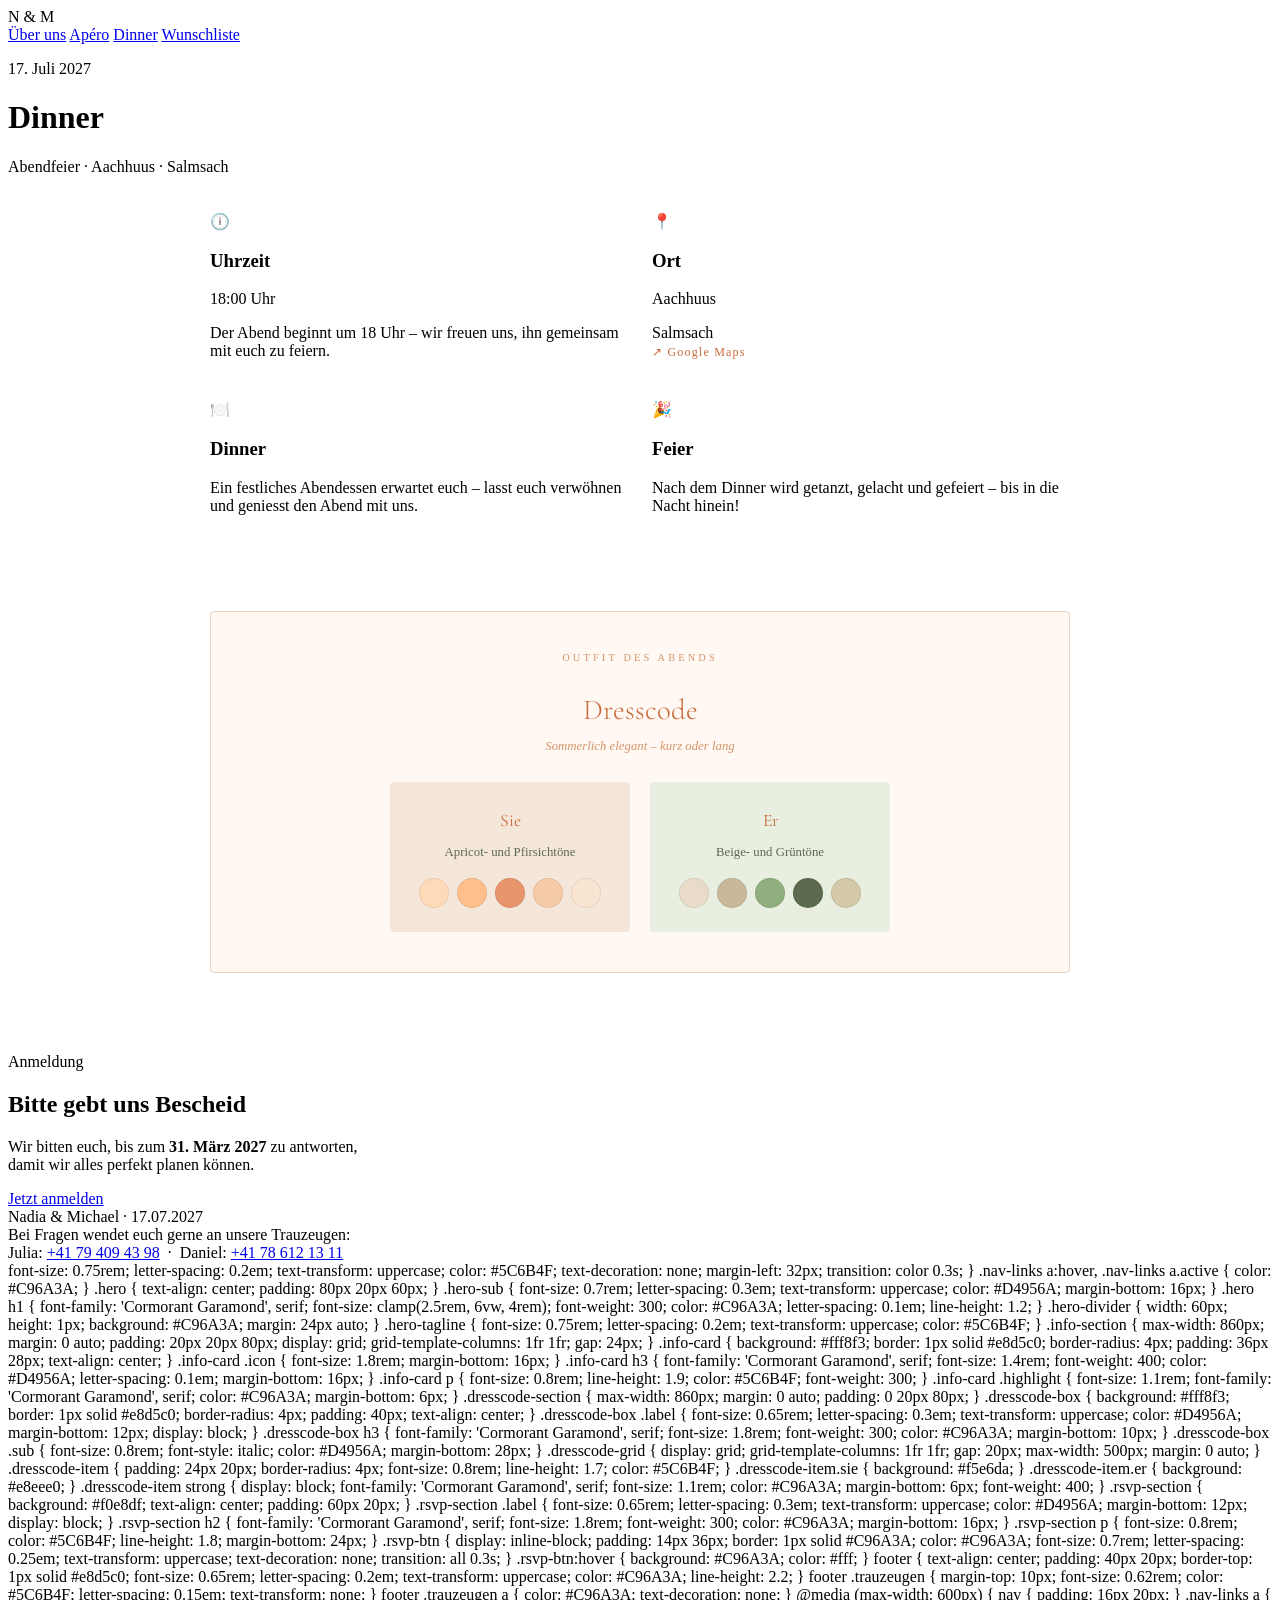
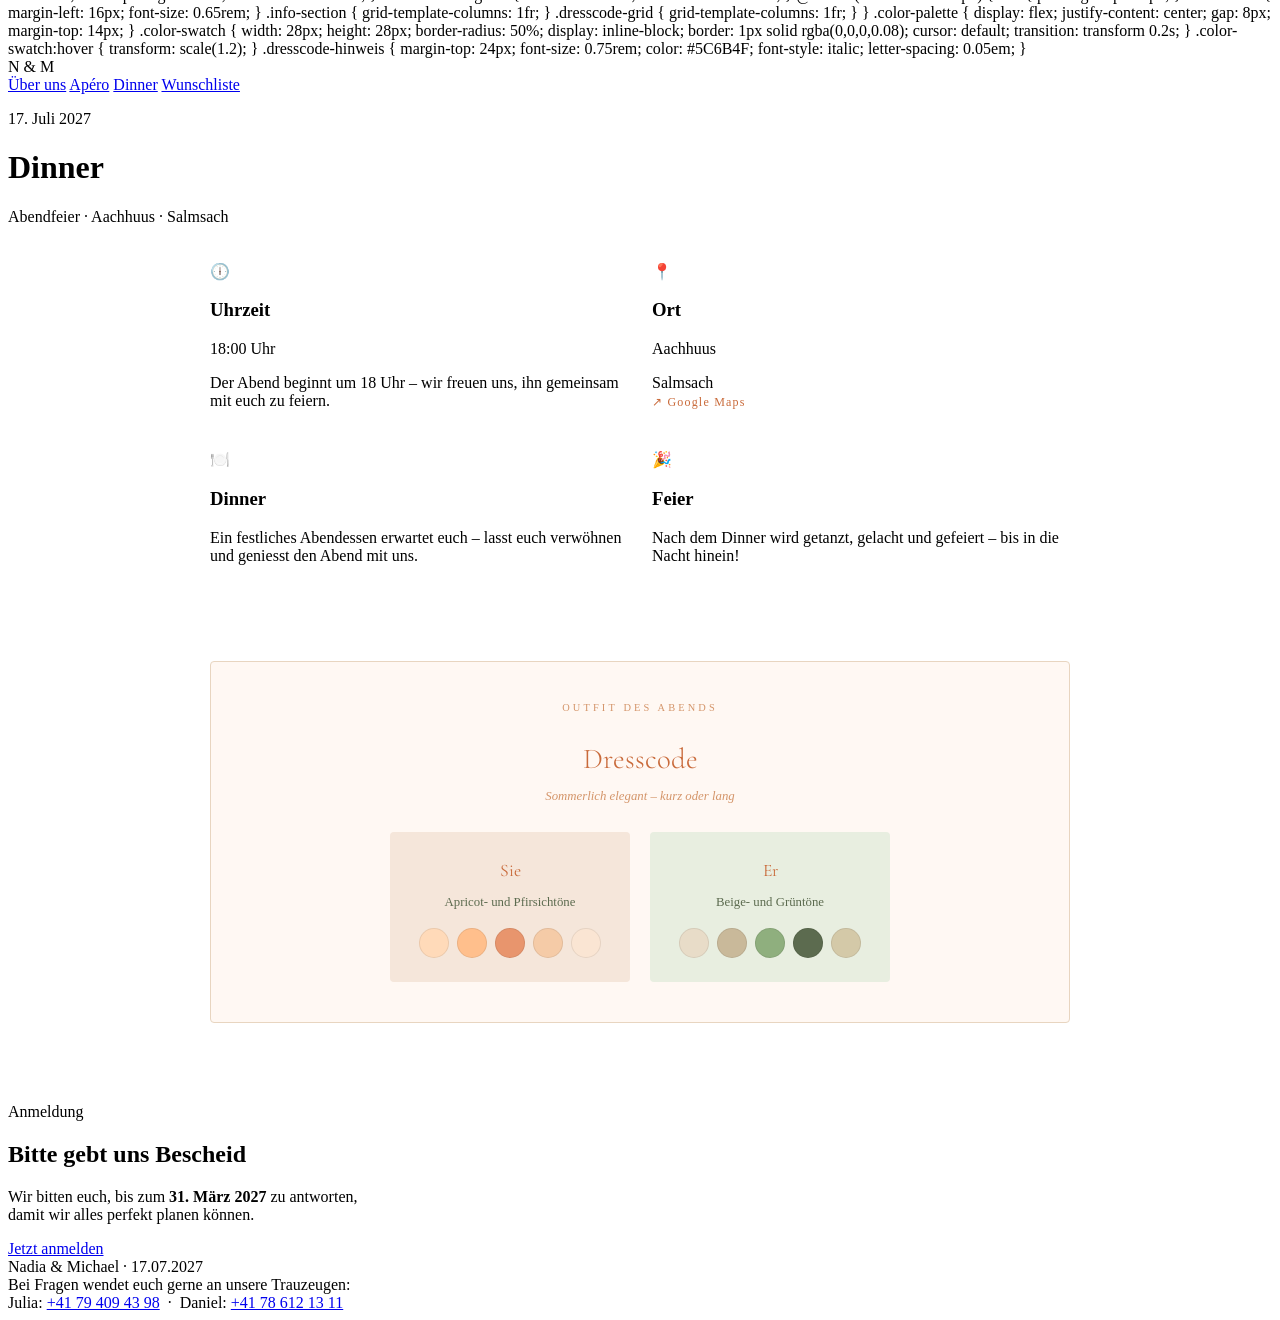
==== dinner.html @ 1effedc6 "Update dinner.html" ====
<!DOCTYPE html>
<html lang="de">
<head>
  <meta charset="UTF-8" />
  <meta name="viewport" content="width=device-width, initial-scale=1.0"/>
  <title>Nadia & Michael – Dinner</title>
  <link href="https://fonts.googleapis.com/css2?family=Cormorant+Garamond:ital,wght@0,300;0,400;1,300;1,400&family=Montserrat:wght@300;400&display=swap" rel="stylesheet"/>
  <link rel="stylesheet" href="styles.css"/>
  <style>
    .info-section {
      max-width: 860px;
      margin: 0 auto;
      padding: 20px 20px 80px;
      display: grid;
      grid-template-columns: 1fr 1fr;
      gap: 24px;
    }

    /* DRESSCODE */
    .dresscode-section {
      max-width: 860px;
      margin: 0 auto;
      padding: 0 20px 80px;
    }

    .dresscode-box {
      background: #fff8f3;
      border: 1px solid #e8d5c0;
      border-radius: 4px;
      padding: 40px;
      text-align: center;
    }

    .dresscode-box .label {
      font-size: 0.65rem;
      letter-spacing: 0.3em;
      text-transform: uppercase;
      color: #D4956A;
      margin-bottom: 12px;
      display: block;
    }

    .dresscode-box h3 {
      font-family: 'Cormorant Garamond', serif;
      font-size: 1.8rem;
      font-weight: 300;
      color: #C96A3A;
      margin-bottom: 10px;
    }

    .dresscode-box .sub {
      font-size: 0.8rem;
      font-style: italic;
      color: #D4956A;
      margin-bottom: 28px;
    }

    .dresscode-grid {
      display: grid;
      grid-template-columns: 1fr 1fr;
      gap: 20px;
      max-width: 500px;
      margin: 0 auto;
    }

    .dresscode-item {
      padding: 24px 20px;
      border-radius: 4px;
      font-size: 0.8rem;
      line-height: 1.7;
      color: #5C6B4F;
    }

    .dresscode-item.sie { background: #f5e6da; }
    .dresscode-item.er  { background: #e8eee0; }

    .dresscode-item strong {
      display: block;
      font-family: 'Cormorant Garamond', serif;
      font-size: 1.1rem;
      color: #C96A3A;
      margin-bottom: 6px;
      font-weight: 400;
    }

    .color-palette {
      display: flex;
      justify-content: center;
      gap: 8px;
      margin-top: 14px;
    }

    .color-swatch {
      width: 28px;
      height: 28px;
      border-radius: 50%;
      display: inline-block;
      border: 1px solid rgba(0,0,0,0.08);
      cursor: default;
      transition: transform 0.2s;
    }

    .color-swatch:hover { transform: scale(1.2); }

    @media (max-width: 600px) {
      .info-section   { grid-template-columns: 1fr; }
      .dresscode-grid { grid-template-columns: 1fr; }
    }
  </style>
</head>
<body>

  <nav>
    <div class="nav-logo">N & M</div>
    <div class="nav-links">
      <a href="ueberuns.html"    class="nav-ueber">Über uns</a>
      <a href="apero.html"       class="nav-apero">Apéro</a>
      <a href="dinner.html"      class="nav-dinner active">Dinner</a>
      <a href="wunschliste.html" class="nav-wunsch">Wunschliste</a>
    </div>
  </nav>

  <div class="hero">
    <p class="hero-sub">17. Juli 2027</p>
    <h1>Dinner</h1>
    <div class="hero-divider"></div>
    <p class="hero-tagline">Abendfeier · Aachhuus · Salmsach</p>
  </div>

  <section class="info-section">
    <div class="info-card">
      <div class="icon">🕕</div>
      <h3>Uhrzeit</h3>
      <p class="highlight">18:00 Uhr</p>
      <p>Der Abend beginnt um 18 Uhr – wir freuen uns, ihn gemeinsam mit euch zu feiern.</p>
    </div>
    <div class="info-card">
      <div class="icon">📍</div>
      <h3>Ort</h3>
      <p class="highlight">Aachhuus</p>
      <p>Salmsach<br/>
        <a href="https://maps.app.goo.gl/cbR9bCeGtSdXFEQW9"
           target="_blank"
           style="color:#C96A3A; font-size:0.75rem; letter-spacing:0.1em; text-decoration:none;">
          ↗ Google Maps
        </a>
      </p>
    </div>
    <div class="info-card">
      <div class="icon">🍽️</div>
      <h3>Dinner</h3>
      <p>Ein festliches Abendessen erwartet euch – lasst euch verwöhnen und geniesst den Abend mit uns.</p>
    </div>
    <div class="info-card">
      <div class="icon">🎉</div>
      <h3>Feier</h3>
      <p>Nach dem Dinner wird getanzt, gelacht und gefeiert – bis in die Nacht hinein!</p>
    </div>
  </section>

  <section class="dresscode-section">
    <div class="dresscode-box">
      <span class="label">Outfit des Abends</span>
      <h3>Dresscode</h3>
      <p class="sub">Sommerlich elegant – kurz oder lang</p>
      <div class="dresscode-grid">
        <div class="dresscode-item sie">
          <strong>Sie</strong>
          Apricot- und Pfirsichtöne
          <div class="color-palette">
            <span class="color-swatch" style="background:#FFDAB9;" title="Peach"></span>
            <span class="color-swatch" style="background:#FFBF8C;" title="Apricot"></span>
            <span class="color-swatch" style="background:#E8956D;" title="Terracotta"></span>
            <span class="color-swatch" style="background:#F5CBA7;" title="Blush"></span>
            <span class="color-swatch" style="background:#FAE5D3;" title="Nude"></span>
          </div>
        </div>
        <div class="dresscode-item er">
          <strong>Er</strong>
          Beige- und Grüntöne
          <div class="color-palette">
            <span class="color-swatch" style="background:#E8DCC8;" title="Sand"></span>
            <span class="color-swatch" style="background:#C9B99A;" title="Beige"></span>
            <span class="color-swatch" style="background:#8FAF7E;" title="Salbei"></span>
            <span class="color-swatch" style="background:#5C6B4F;" title="Waldgrün"></span>
            <span class="color-swatch" style="background:#D4C9A8;" title="Khaki"></span>
          </div>
        </div>
      </div>
    </div>
  </section>

  <section class="rsvp-section">
    <span class="label">Anmeldung</span>
    <h2>Bitte gebt uns Bescheid</h2>
    <p>Wir bitten euch, bis zum <strong>31. März 2027</strong> zu antworten,<br/>damit wir alles perfekt planen können.</p>
    <a href="https://nadiaundmichael.ch" class="rsvp-btn">Jetzt anmelden</a>
  </section>

  <footer>
    Nadia &amp; Michael · 17.07.2027
    <div class="trauzeugen">
      Bei Fragen wendet euch gerne an unsere Trauzeugen:<br/>
      Julia: <a href="tel:+41794094398">+41 79 409 43 98</a>
      &nbsp;·&nbsp;
      Daniel: <a href="tel:+41786121311">+41 78 612 13 11</a>
    </div>
  </footer>

  <script src="guest.js"></script>

</body>
</html>      font-size: 0.75rem;
      letter-spacing: 0.2em;
      text-transform: uppercase;
      color: #5C6B4F;
      text-decoration: none;
      margin-left: 32px;
      transition: color 0.3s;
    }

    .nav-links a:hover,
    .nav-links a.active { color: #C96A3A; }

    .hero {
      text-align: center;
      padding: 80px 20px 60px;
    }

    .hero-sub {
      font-size: 0.7rem;
      letter-spacing: 0.3em;
      text-transform: uppercase;
      color: #D4956A;
      margin-bottom: 16px;
    }

    .hero h1 {
      font-family: 'Cormorant Garamond', serif;
      font-size: clamp(2.5rem, 6vw, 4rem);
      font-weight: 300;
      color: #C96A3A;
      letter-spacing: 0.1em;
      line-height: 1.2;
    }

    .hero-divider {
      width: 60px;
      height: 1px;
      background: #C96A3A;
      margin: 24px auto;
    }

    .hero-tagline {
      font-size: 0.75rem;
      letter-spacing: 0.2em;
      text-transform: uppercase;
      color: #5C6B4F;
    }

    .info-section {
      max-width: 860px;
      margin: 0 auto;
      padding: 20px 20px 80px;
      display: grid;
      grid-template-columns: 1fr 1fr;
      gap: 24px;
    }

    .info-card {
      background: #fff8f3;
      border: 1px solid #e8d5c0;
      border-radius: 4px;
      padding: 36px 28px;
      text-align: center;
    }

    .info-card .icon {
      font-size: 1.8rem;
      margin-bottom: 16px;
    }

    .info-card h3 {
      font-family: 'Cormorant Garamond', serif;
      font-size: 1.4rem;
      font-weight: 400;
      color: #D4956A;
      letter-spacing: 0.1em;
      margin-bottom: 16px;
    }

    .info-card p {
      font-size: 0.8rem;
      line-height: 1.9;
      color: #5C6B4F;
      font-weight: 300;
    }

    .info-card .highlight {
      font-size: 1.1rem;
      font-family: 'Cormorant Garamond', serif;
      color: #C96A3A;
      margin-bottom: 6px;
    }

    .dresscode-section {
      max-width: 860px;
      margin: 0 auto;
      padding: 0 20px 80px;
    }

    .dresscode-box {
      background: #fff8f3;
      border: 1px solid #e8d5c0;
      border-radius: 4px;
      padding: 40px;
      text-align: center;
    }

    .dresscode-box .label {
      font-size: 0.65rem;
      letter-spacing: 0.3em;
      text-transform: uppercase;
      color: #D4956A;
      margin-bottom: 12px;
      display: block;
    }

    .dresscode-box h3 {
      font-family: 'Cormorant Garamond', serif;
      font-size: 1.8rem;
      font-weight: 300;
      color: #C96A3A;
      margin-bottom: 10px;
    }

    .dresscode-box .sub {
      font-size: 0.8rem;
      font-style: italic;
      color: #D4956A;
      margin-bottom: 28px;
    }

    .dresscode-grid {
      display: grid;
      grid-template-columns: 1fr 1fr;
      gap: 20px;
      max-width: 500px;
      margin: 0 auto;
    }

    .dresscode-item {
      padding: 24px 20px;
      border-radius: 4px;
      font-size: 0.8rem;
      line-height: 1.7;
      color: #5C6B4F;
    }

    .dresscode-item.sie { background: #f5e6da; }
    .dresscode-item.er  { background: #e8eee0; }

    .dresscode-item strong {
      display: block;
      font-family: 'Cormorant Garamond', serif;
      font-size: 1.1rem;
      color: #C96A3A;
      margin-bottom: 6px;
      font-weight: 400;
    }

    .rsvp-section {
      background: #f0e8df;
      text-align: center;
      padding: 60px 20px;
    }

    .rsvp-section .label {
      font-size: 0.65rem;
      letter-spacing: 0.3em;
      text-transform: uppercase;
      color: #D4956A;
      margin-bottom: 12px;
      display: block;
    }

    .rsvp-section h2 {
      font-family: 'Cormorant Garamond', serif;
      font-size: 1.8rem;
      font-weight: 300;
      color: #C96A3A;
      margin-bottom: 16px;
    }

    .rsvp-section p {
      font-size: 0.8rem;
      color: #5C6B4F;
      line-height: 1.8;
      margin-bottom: 24px;
    }

    .rsvp-btn {
      display: inline-block;
      padding: 14px 36px;
      border: 1px solid #C96A3A;
      color: #C96A3A;
      font-size: 0.7rem;
      letter-spacing: 0.25em;
      text-transform: uppercase;
      text-decoration: none;
      transition: all 0.3s;
    }

    .rsvp-btn:hover {
      background: #C96A3A;
      color: #fff;
    }

    footer {
      text-align: center;
      padding: 40px 20px;
      border-top: 1px solid #e8d5c0;
      font-size: 0.65rem;
      letter-spacing: 0.2em;
      text-transform: uppercase;
      color: #C96A3A;
      line-height: 2.2;
    }

    footer .trauzeugen {
      margin-top: 10px;
      font-size: 0.62rem;
      color: #5C6B4F;
      letter-spacing: 0.15em;
      text-transform: none;
    }

    footer .trauzeugen a {
      color: #C96A3A;
      text-decoration: none;
    }

    @media (max-width: 600px) {
      nav { padding: 16px 20px; }
      .nav-links a { margin-left: 16px; font-size: 0.65rem; }
      .info-section { grid-template-columns: 1fr; }
      .dresscode-grid { grid-template-columns: 1fr; }
    }

    .color-palette {
  display: flex;
  justify-content: center;
  gap: 8px;
  margin-top: 14px;
}

.color-swatch {
  width: 28px;
  height: 28px;
  border-radius: 50%;
  display: inline-block;
  border: 1px solid rgba(0,0,0,0.08);
  cursor: default;
  transition: transform 0.2s;
}

.color-swatch:hover {
  transform: scale(1.2);
}

.dresscode-hinweis {
  margin-top: 24px;
  font-size: 0.75rem;
  color: #5C6B4F;
  font-style: italic;
  letter-spacing: 0.05em;
}
    
  </style>
</head>
<body>

  <nav>
    <div class="nav-logo">N & M</div>
    <div class="nav-links">
      <a href="ueberuns.html">Über uns</a>
      <a href="apero.html">Apéro</a>
      <a href="dinner.html" class="active">Dinner</a>
      <a href="wunschliste.html">Wunschliste</a>
    </div>
  </nav>

  <div class="hero">
    <p class="hero-sub">17. Juli 2027</p>
    <h1>Dinner</h1>
    <div class="hero-divider"></div>
    <p class="hero-tagline">Abendfeier · Aachhuus · Salmsach</p>
  </div>

  <section class="info-section">
    <div class="info-card">
      <div class="icon">🕕</div>
      <h3>Uhrzeit</h3>
      <p class="highlight">18:00 Uhr</p>
      <p>Der Abend beginnt um 18 Uhr – wir freuen uns, ihn gemeinsam mit euch zu feiern.</p>
    </div>
    <div class="info-card">
      <div class="icon">📍</div>
      <h3>Ort</h3>
      <p class="highlight">Aachhuus</p>
      <p>Salmsach<br/>
        <a href="https://maps.app.goo.gl/cbR9bCeGtSdXFEQW9"
           target="_blank"
           style="color:#C96A3A; font-size:0.75rem; letter-spacing:0.1em; text-decoration:none;">
          ↗ Google Maps
        </a>
      </p>
    </div>
    <div class="info-card">
      <div class="icon">🍽️</div>
      <h3>Dinner</h3>
      <p>Ein festliches Abendessen erwartet euch – lasst euch verwöhnen und geniesst den Abend mit uns.</p>
    </div>
    <div class="info-card">
      <div class="icon">🎉</div>
      <h3>Feier</h3>
      <p>Nach dem Dinner wird getanzt, gelacht und gefeiert – bis in die Nacht hinein!</p>
    </div>
  </section>

  <section class="dresscode-section">
  <div class="dresscode-box">
    <span class="label">Outfit des Abends</span>
    <h3>Dresscode</h3>
    <p class="sub">Sommerlich elegant – kurz oder lang</p>
    <div class="dresscode-grid">
      <div class="dresscode-item sie">
        <strong>Sie</strong>
        Apricot- und Pfirsichtöne
        <div class="color-palette">
          <span class="color-swatch" style="background:#FFDAB9;" title="Peach"></span>
          <span class="color-swatch" style="background:#FFBF8C;" title="Apricot"></span>
          <span class="color-swatch" style="background:#E8956D;" title="Terracotta"></span>
          <span class="color-swatch" style="background:#F5CBA7;" title="Blush"></span>
          <span class="color-swatch" style="background:#FAE5D3;" title="Nude"></span>
        </div>
      </div>
      <div class="dresscode-item er">
        <strong>Er</strong>
        Beige- und Grüntöne
        <div class="color-palette">
          <span class="color-swatch" style="background:#E8DCC8;" title="Sand"></span>
          <span class="color-swatch" style="background:#C9B99A;" title="Beige"></span>
          <span class="color-swatch" style="background:#8FAF7E;" title="Salbei"></span>
          <span class="color-swatch" style="background:#5C6B4F;" title="Waldgrün"></span>
          <span class="color-swatch" style="background:#D4C9A8;" title="Khaki"></span>
        </div>
      </div>
    </div>

  </div>
</section>

  <section class="rsvp-section">
    <span class="label">Anmeldung</span>
    <h2>Bitte gebt uns Bescheid</h2>
    <p>Wir bitten euch, bis zum <strong>31. März 2027</strong> zu antworten,<br/>damit wir alles perfekt planen können.</p>
    <a href="https://nadiaundmichael.ch" class="rsvp-btn">Jetzt anmelden</a>
  </section>

  <footer>
    Nadia &amp; Michael · 17.07.2027
    <div class="trauzeugen">
      Bei Fragen wendet euch gerne an unsere Trauzeugen:<br/>
      Julia: <a href="tel:+41794094398">+41 79 409 43 98</a>
      &nbsp;·&nbsp;
      Daniel: <a href="tel:+41786121311">+41 78 612 13 11</a>
    </div>
  </footer>

  <script>
    // Mark this visitor permanently as a Dinner guest
    localStorage.setItem('guestType', 'dinner');
  </script>

</body>
</html>
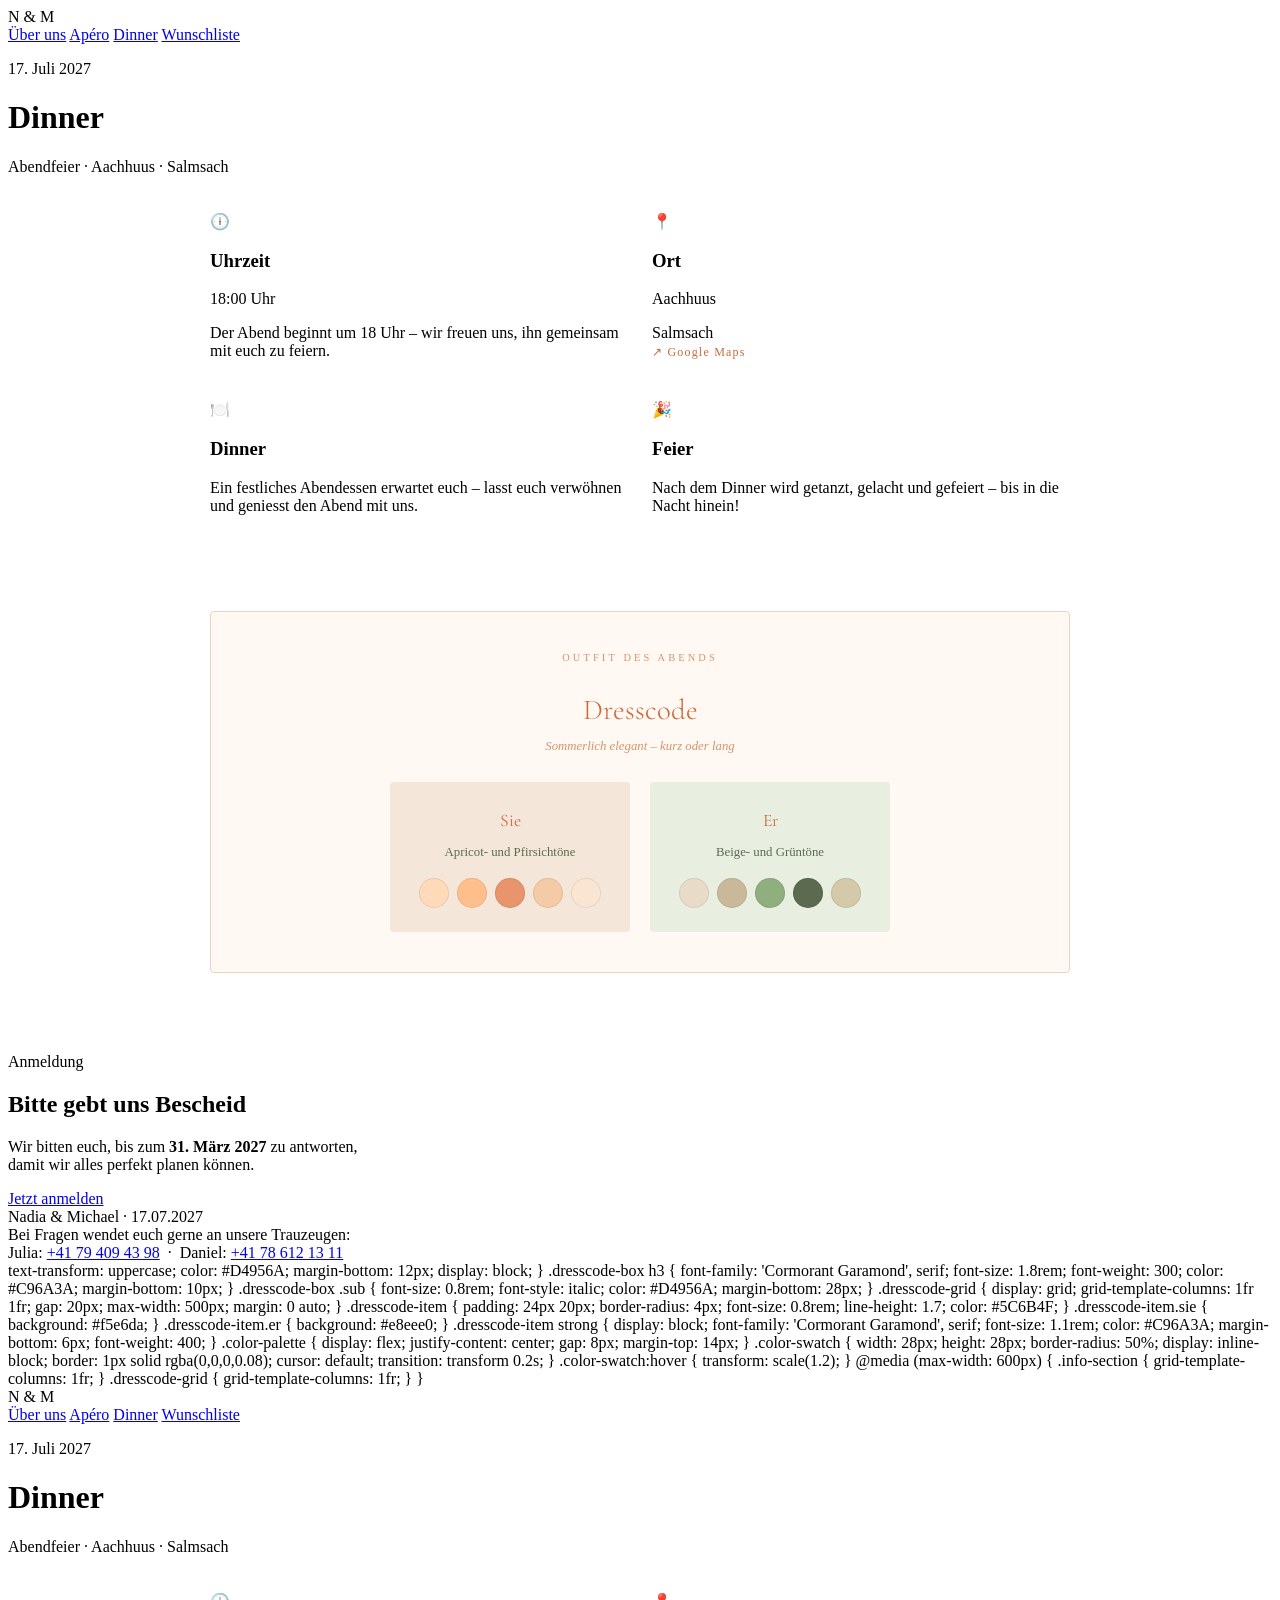
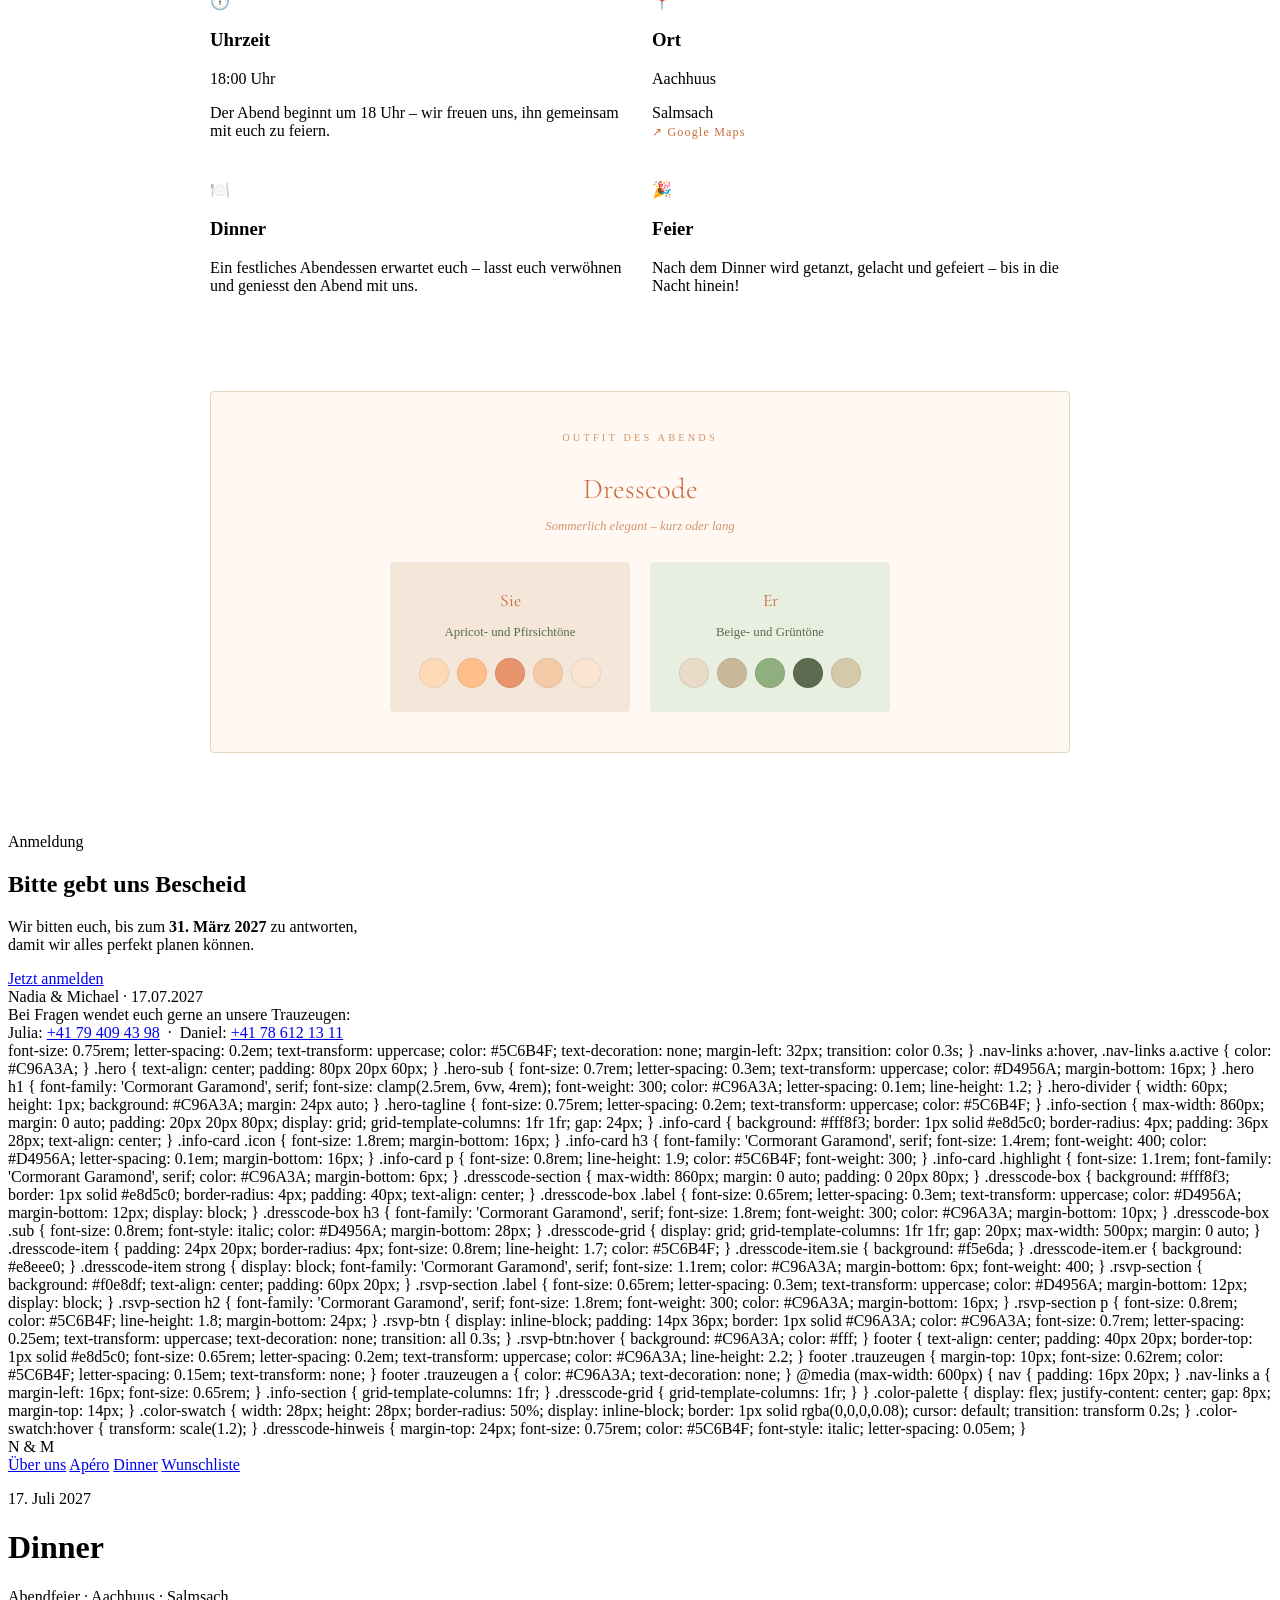
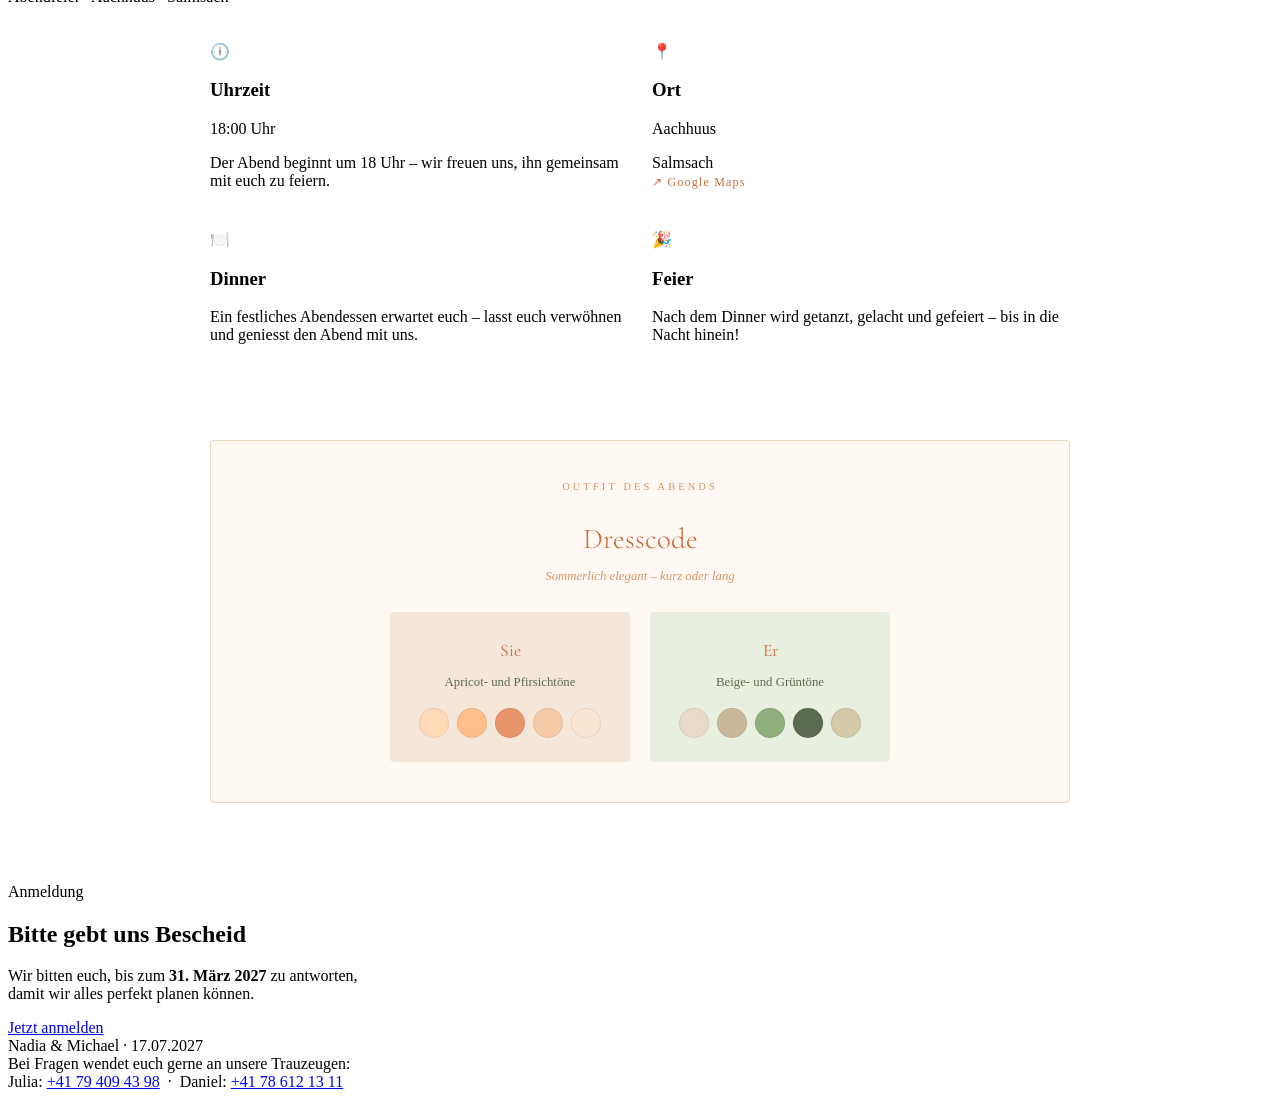
==== commit 4199d969: "Update dinner.html" ====
--- a/dinner.html
+++ b/dinner.html
@@ -16,7 +16,7 @@
       gap: 24px;
     }
 
-    /* DRESSCODE */
+    /* ── DRESSCODE ── */
     .dresscode-section {
       max-width: 860px;
       margin: 0 auto;
@@ -102,9 +102,14 @@
 
     .color-swatch:hover { transform: scale(1.2); }
 
+    /* ── MOBILE ── */
     @media (max-width: 600px) {
       .info-section   { grid-template-columns: 1fr; }
       .dresscode-grid { grid-template-columns: 1fr; }
+
+      .dresscode-box {
+        padding: 28px 20px;
+      }
     }
   </style>
 </head>
@@ -210,6 +215,182 @@
   <script src="guest.js"></script>
 
 </body>
+</html>      text-transform: uppercase;
+      color: #D4956A;
+      margin-bottom: 12px;
+      display: block;
+    }
+
+    .dresscode-box h3 {
+      font-family: 'Cormorant Garamond', serif;
+      font-size: 1.8rem;
+      font-weight: 300;
+      color: #C96A3A;
+      margin-bottom: 10px;
+    }
+
+    .dresscode-box .sub {
+      font-size: 0.8rem;
+      font-style: italic;
+      color: #D4956A;
+      margin-bottom: 28px;
+    }
+
+    .dresscode-grid {
+      display: grid;
+      grid-template-columns: 1fr 1fr;
+      gap: 20px;
+      max-width: 500px;
+      margin: 0 auto;
+    }
+
+    .dresscode-item {
+      padding: 24px 20px;
+      border-radius: 4px;
+      font-size: 0.8rem;
+      line-height: 1.7;
+      color: #5C6B4F;
+    }
+
+    .dresscode-item.sie { background: #f5e6da; }
+    .dresscode-item.er  { background: #e8eee0; }
+
+    .dresscode-item strong {
+      display: block;
+      font-family: 'Cormorant Garamond', serif;
+      font-size: 1.1rem;
+      color: #C96A3A;
+      margin-bottom: 6px;
+      font-weight: 400;
+    }
+
+    .color-palette {
+      display: flex;
+      justify-content: center;
+      gap: 8px;
+      margin-top: 14px;
+    }
+
+    .color-swatch {
+      width: 28px;
+      height: 28px;
+      border-radius: 50%;
+      display: inline-block;
+      border: 1px solid rgba(0,0,0,0.08);
+      cursor: default;
+      transition: transform 0.2s;
+    }
+
+    .color-swatch:hover { transform: scale(1.2); }
+
+    @media (max-width: 600px) {
+      .info-section   { grid-template-columns: 1fr; }
+      .dresscode-grid { grid-template-columns: 1fr; }
+    }
+  </style>
+</head>
+<body>
+
+  <nav>
+    <div class="nav-logo">N & M</div>
+    <div class="nav-links">
+      <a href="ueberuns.html"    class="nav-ueber">Über uns</a>
+      <a href="apero.html"       class="nav-apero">Apéro</a>
+      <a href="dinner.html"      class="nav-dinner active">Dinner</a>
+      <a href="wunschliste.html" class="nav-wunsch">Wunschliste</a>
+    </div>
+  </nav>
+
+  <div class="hero">
+    <p class="hero-sub">17. Juli 2027</p>
+    <h1>Dinner</h1>
+    <div class="hero-divider"></div>
+    <p class="hero-tagline">Abendfeier · Aachhuus · Salmsach</p>
+  </div>
+
+  <section class="info-section">
+    <div class="info-card">
+      <div class="icon">🕕</div>
+      <h3>Uhrzeit</h3>
+      <p class="highlight">18:00 Uhr</p>
+      <p>Der Abend beginnt um 18 Uhr – wir freuen uns, ihn gemeinsam mit euch zu feiern.</p>
+    </div>
+    <div class="info-card">
+      <div class="icon">📍</div>
+      <h3>Ort</h3>
+      <p class="highlight">Aachhuus</p>
+      <p>Salmsach<br/>
+        <a href="https://maps.app.goo.gl/cbR9bCeGtSdXFEQW9"
+           target="_blank"
+           style="color:#C96A3A; font-size:0.75rem; letter-spacing:0.1em; text-decoration:none;">
+          ↗ Google Maps
+        </a>
+      </p>
+    </div>
+    <div class="info-card">
+      <div class="icon">🍽️</div>
+      <h3>Dinner</h3>
+      <p>Ein festliches Abendessen erwartet euch – lasst euch verwöhnen und geniesst den Abend mit uns.</p>
+    </div>
+    <div class="info-card">
+      <div class="icon">🎉</div>
+      <h3>Feier</h3>
+      <p>Nach dem Dinner wird getanzt, gelacht und gefeiert – bis in die Nacht hinein!</p>
+    </div>
+  </section>
+
+  <section class="dresscode-section">
+    <div class="dresscode-box">
+      <span class="label">Outfit des Abends</span>
+      <h3>Dresscode</h3>
+      <p class="sub">Sommerlich elegant – kurz oder lang</p>
+      <div class="dresscode-grid">
+        <div class="dresscode-item sie">
+          <strong>Sie</strong>
+          Apricot- und Pfirsichtöne
+          <div class="color-palette">
+            <span class="color-swatch" style="background:#FFDAB9;" title="Peach"></span>
+            <span class="color-swatch" style="background:#FFBF8C;" title="Apricot"></span>
+            <span class="color-swatch" style="background:#E8956D;" title="Terracotta"></span>
+            <span class="color-swatch" style="background:#F5CBA7;" title="Blush"></span>
+            <span class="color-swatch" style="background:#FAE5D3;" title="Nude"></span>
+          </div>
+        </div>
+        <div class="dresscode-item er">
+          <strong>Er</strong>
+          Beige- und Grüntöne
+          <div class="color-palette">
+            <span class="color-swatch" style="background:#E8DCC8;" title="Sand"></span>
+            <span class="color-swatch" style="background:#C9B99A;" title="Beige"></span>
+            <span class="color-swatch" style="background:#8FAF7E;" title="Salbei"></span>
+            <span class="color-swatch" style="background:#5C6B4F;" title="Waldgrün"></span>
+            <span class="color-swatch" style="background:#D4C9A8;" title="Khaki"></span>
+          </div>
+        </div>
+      </div>
+    </div>
+  </section>
+
+  <section class="rsvp-section">
+    <span class="label">Anmeldung</span>
+    <h2>Bitte gebt uns Bescheid</h2>
+    <p>Wir bitten euch, bis zum <strong>31. März 2027</strong> zu antworten,<br/>damit wir alles perfekt planen können.</p>
+    <a href="https://nadiaundmichael.ch" class="rsvp-btn">Jetzt anmelden</a>
+  </section>
+
+  <footer>
+    Nadia &amp; Michael · 17.07.2027
+    <div class="trauzeugen">
+      Bei Fragen wendet euch gerne an unsere Trauzeugen:<br/>
+      Julia: <a href="tel:+41794094398">+41 79 409 43 98</a>
+      &nbsp;·&nbsp;
+      Daniel: <a href="tel:+41786121311">+41 78 612 13 11</a>
+    </div>
+  </footer>
+
+  <script src="guest.js"></script>
+
+</body>
 </html>      font-size: 0.75rem;
       letter-spacing: 0.2em;
       text-transform: uppercase;
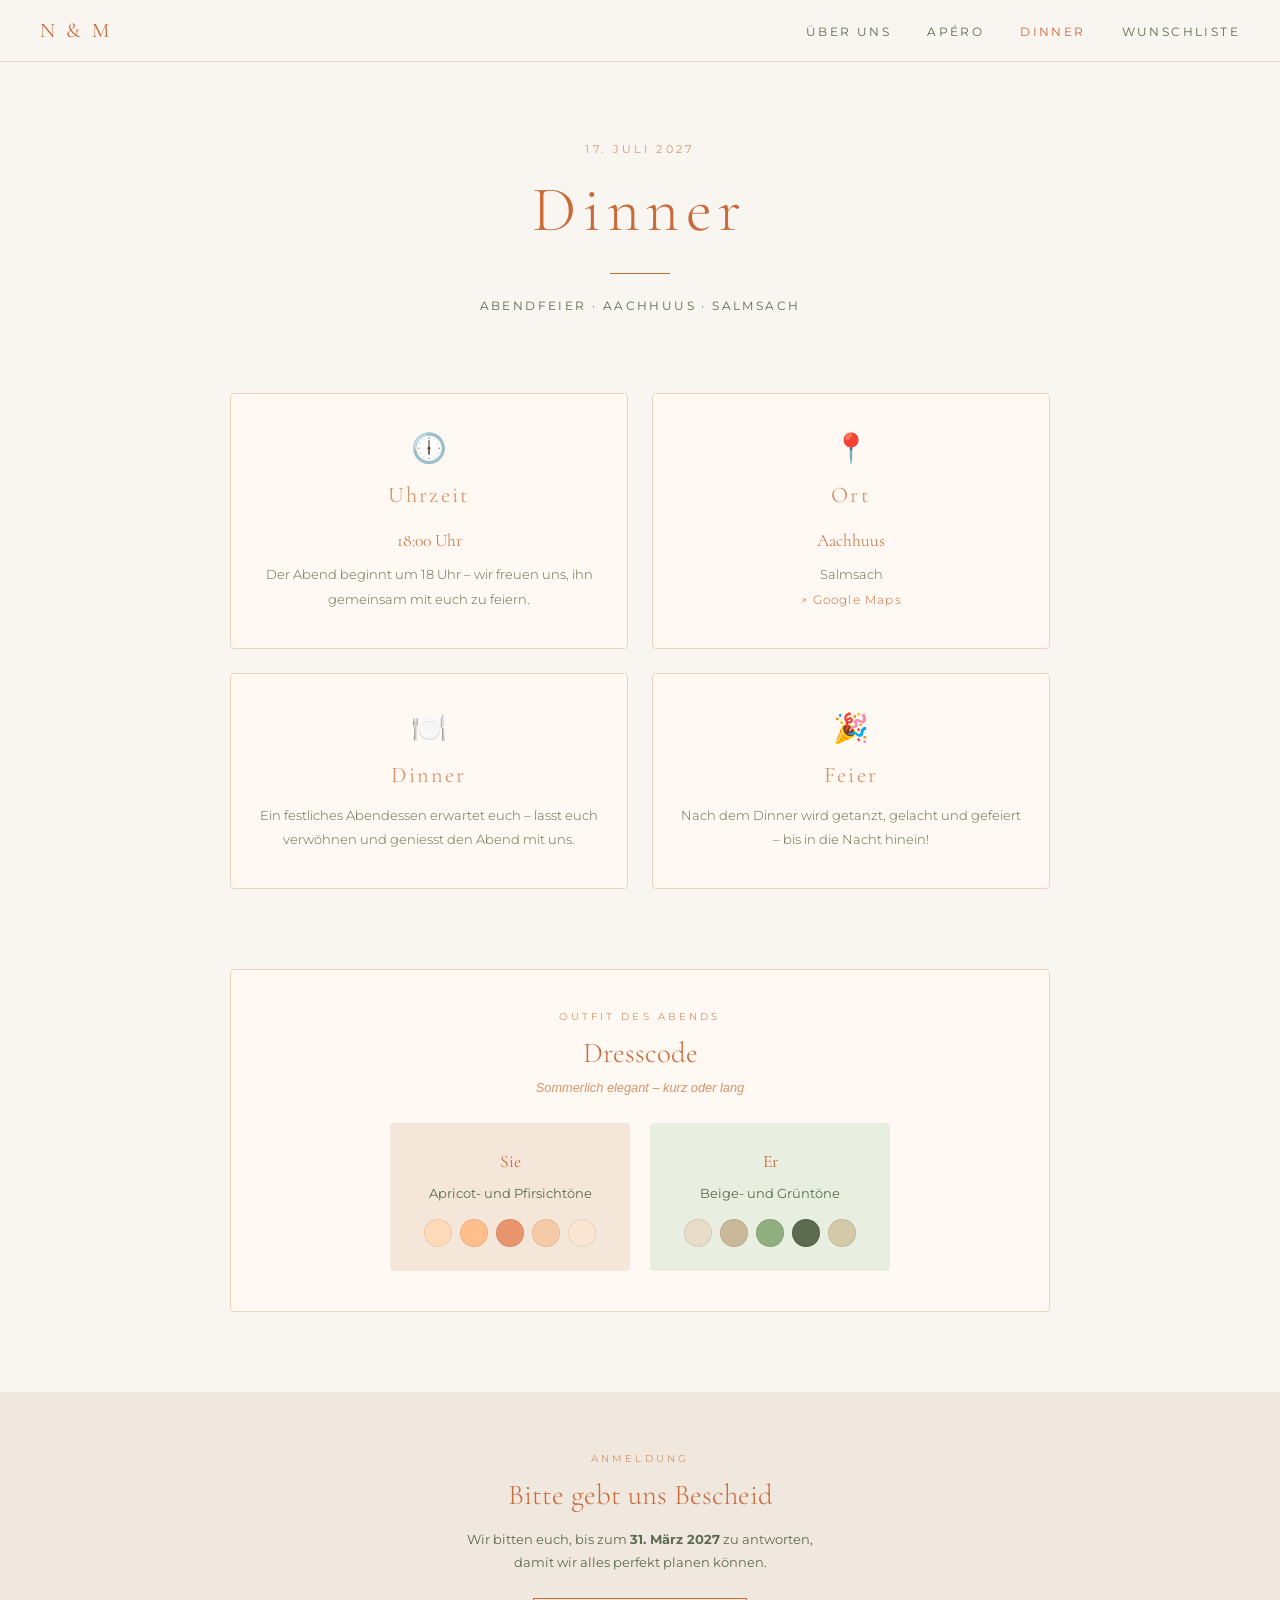
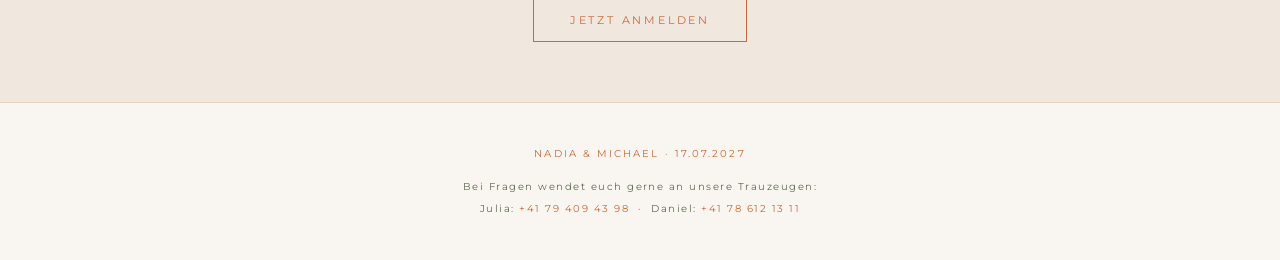
==== commit dfca24fd: "Update dinner.html" ====
--- a/dinner.html
+++ b/dinner.html
@@ -5,8 +5,85 @@
   <meta name="viewport" content="width=device-width, initial-scale=1.0"/>
   <title>Nadia & Michael – Dinner</title>
   <link href="https://fonts.googleapis.com/css2?family=Cormorant+Garamond:ital,wght@0,300;0,400;1,300;1,400&family=Montserrat:wght@300;400&display=swap" rel="stylesheet"/>
-  <link rel="stylesheet" href="styles.css"/>
   <style>
+    * { margin: 0; padding: 0; box-sizing: border-box; }
+
+    body {
+      background-color: #f9f5f0;
+      font-family: 'Montserrat', sans-serif;
+      color: #5C6B4F;
+    }
+
+    nav {
+      background-color: #f9f5f0;
+      border-bottom: 1px solid #e8d5c0;
+      padding: 18px 40px;
+      display: flex;
+      justify-content: space-between;
+      align-items: center;
+      position: sticky;
+      top: 0;
+      z-index: 100;
+    }
+
+    .nav-logo {
+      font-family: 'Cormorant Garamond', serif;
+      font-size: 1.3rem;
+      letter-spacing: 0.15em;
+      color: #C96A3A;
+    }
+
+    .nav-links a {
+      font-size: 0.75rem;
+      letter-spacing: 0.2em;
+      text-transform: uppercase;
+      color: #5C6B4F;
+      text-decoration: none;
+      margin-left: 32px;
+      transition: color 0.3s;
+    }
+
+    .nav-links a:hover,
+    .nav-links a.active { color: #C96A3A; }
+
+    .nav-dinner { display: none; }
+
+    .hero {
+      text-align: center;
+      padding: 80px 20px 60px;
+    }
+
+    .hero-sub {
+      font-size: 0.7rem;
+      letter-spacing: 0.3em;
+      text-transform: uppercase;
+      color: #D4956A;
+      margin-bottom: 16px;
+    }
+
+    .hero h1 {
+      font-family: 'Cormorant Garamond', serif;
+      font-size: clamp(2.5rem, 6vw, 4rem);
+      font-weight: 300;
+      color: #C96A3A;
+      letter-spacing: 0.1em;
+      line-height: 1.2;
+    }
+
+    .hero-divider {
+      width: 60px;
+      height: 1px;
+      background: #C96A3A;
+      margin: 24px auto;
+    }
+
+    .hero-tagline {
+      font-size: 0.75rem;
+      letter-spacing: 0.2em;
+      text-transform: uppercase;
+      color: #5C6B4F;
+    }
+
     .info-section {
       max-width: 860px;
       margin: 0 auto;
@@ -16,7 +93,42 @@
       gap: 24px;
     }
 
-    /* ── DRESSCODE ── */
+    .info-card {
+      background: #fff8f3;
+      border: 1px solid #e8d5c0;
+      border-radius: 4px;
+      padding: 36px 28px;
+      text-align: center;
+    }
+
+    .info-card .icon {
+      font-size: 1.8rem;
+      margin-bottom: 16px;
+    }
+
+    .info-card h3 {
+      font-family: 'Cormorant Garamond', serif;
+      font-size: 1.4rem;
+      font-weight: 400;
+      color: #D4956A;
+      letter-spacing: 0.1em;
+      margin-bottom: 16px;
+    }
+
+    .info-card p {
+      font-size: 0.8rem;
+      line-height: 1.9;
+      color: #5C6B4F;
+      font-weight: 300;
+    }
+
+    .info-card .highlight {
+      font-size: 1.1rem;
+      font-family: 'Cormorant Garamond', serif;
+      color: #C96A3A;
+      margin-bottom: 6px;
+    }
+
     .dresscode-section {
       max-width: 860px;
       margin: 0 auto;
@@ -102,14 +214,82 @@
 
     .color-swatch:hover { transform: scale(1.2); }
 
-    /* ── MOBILE ── */
+    .rsvp-section {
+      background: #f0e8df;
+      text-align: center;
+      padding: 60px 20px;
+    }
+
+    .rsvp-section .label {
+      font-size: 0.65rem;
+      letter-spacing: 0.3em;
+      text-transform: uppercase;
+      color: #D4956A;
+      margin-bottom: 12px;
+      display: block;
+    }
+
+    .rsvp-section h2 {
+      font-family: 'Cormorant Garamond', serif;
+      font-size: 1.8rem;
+      font-weight: 300;
+      color: #C96A3A;
+      margin-bottom: 16px;
+    }
+
+    .rsvp-section p {
+      font-size: 0.8rem;
+      color: #5C6B4F;
+      line-height: 1.8;
+      margin-bottom: 24px;
+    }
+
+    .rsvp-btn {
+      display: inline-block;
+      padding: 14px 36px;
+      border: 1px solid #C96A3A;
+      color: #C96A3A;
+      font-size: 0.7rem;
+      letter-spacing: 0.25em;
+      text-transform: uppercase;
+      text-decoration: none;
+      transition: all 0.3s;
+    }
+
+    .rsvp-btn:hover {
+      background: #C96A3A;
+      color: #fff;
+    }
+
+    footer {
+      text-align: center;
+      padding: 40px 20px;
+      border-top: 1px solid #e8d5c0;
+      font-size: 0.65rem;
+      letter-spacing: 0.2em;
+      text-transform: uppercase;
+      color: #C96A3A;
+      line-height: 2.2;
+    }
+
+    footer .trauzeugen {
+      margin-top: 10px;
+      font-size: 0.62rem;
+      color: #5C6B4F;
+      letter-spacing: 0.15em;
+      text-transform: none;
+    }
+
+    footer .trauzeugen a {
+      color: #C96A3A;
+      text-decoration: none;
+    }
+
     @media (max-width: 600px) {
-      .info-section   { grid-template-columns: 1fr; }
+      nav { padding: 16px 20px; }
+      .nav-links a { margin-left: 16px; font-size: 0.65rem; }
+      .info-section { grid-template-columns: 1fr; }
       .dresscode-grid { grid-template-columns: 1fr; }
-
-      .dresscode-box {
-        padding: 28px 20px;
-      }
     }
   </style>
 </head>
@@ -118,10 +298,10 @@
   <nav>
     <div class="nav-logo">N & M</div>
     <div class="nav-links">
-      <a href="ueberuns.html"    class="nav-ueber">Über uns</a>
-      <a href="apero.html"       class="nav-apero">Apéro</a>
-      <a href="dinner.html"      class="nav-dinner active">Dinner</a>
-      <a href="wunschliste.html" class="nav-wunsch">Wunschliste</a>
+      <a href="ueberuns.html">Über uns</a>
+      <a href="apero.html">Apéro</a>
+      <a href="dinner.html" class="nav-dinner active">Dinner</a>
+      <a href="wunschliste.html">Wunschliste</a>
     </div>
   </nav>
 
@@ -212,556 +392,11 @@
     </div>
   </footer>
 
-  <script src="guest.js"></script>
-
-</body>
-</html>      text-transform: uppercase;
-      color: #D4956A;
-      margin-bottom: 12px;
-      display: block;
-    }
-
-    .dresscode-box h3 {
-      font-family: 'Cormorant Garamond', serif;
-      font-size: 1.8rem;
-      font-weight: 300;
-      color: #C96A3A;
-      margin-bottom: 10px;
-    }
-
-    .dresscode-box .sub {
-      font-size: 0.8rem;
-      font-style: italic;
-      color: #D4956A;
-      margin-bottom: 28px;
-    }
-
-    .dresscode-grid {
-      display: grid;
-      grid-template-columns: 1fr 1fr;
-      gap: 20px;
-      max-width: 500px;
-      margin: 0 auto;
-    }
-
-    .dresscode-item {
-      padding: 24px 20px;
-      border-radius: 4px;
-      font-size: 0.8rem;
-      line-height: 1.7;
-      color: #5C6B4F;
-    }
-
-    .dresscode-item.sie { background: #f5e6da; }
-    .dresscode-item.er  { background: #e8eee0; }
-
-    .dresscode-item strong {
-      display: block;
-      font-family: 'Cormorant Garamond', serif;
-      font-size: 1.1rem;
-      color: #C96A3A;
-      margin-bottom: 6px;
-      font-weight: 400;
-    }
-
-    .color-palette {
-      display: flex;
-      justify-content: center;
-      gap: 8px;
-      margin-top: 14px;
-    }
-
-    .color-swatch {
-      width: 28px;
-      height: 28px;
-      border-radius: 50%;
-      display: inline-block;
-      border: 1px solid rgba(0,0,0,0.08);
-      cursor: default;
-      transition: transform 0.2s;
-    }
-
-    .color-swatch:hover { transform: scale(1.2); }
-
-    @media (max-width: 600px) {
-      .info-section   { grid-template-columns: 1fr; }
-      .dresscode-grid { grid-template-columns: 1fr; }
-    }
-  </style>
-</head>
-<body>
-
-  <nav>
-    <div class="nav-logo">N & M</div>
-    <div class="nav-links">
-      <a href="ueberuns.html"    class="nav-ueber">Über uns</a>
-      <a href="apero.html"       class="nav-apero">Apéro</a>
-      <a href="dinner.html"      class="nav-dinner active">Dinner</a>
-      <a href="wunschliste.html" class="nav-wunsch">Wunschliste</a>
-    </div>
-  </nav>
-
-  <div class="hero">
-    <p class="hero-sub">17. Juli 2027</p>
-    <h1>Dinner</h1>
-    <div class="hero-divider"></div>
-    <p class="hero-tagline">Abendfeier · Aachhuus · Salmsach</p>
-  </div>
-
-  <section class="info-section">
-    <div class="info-card">
-      <div class="icon">🕕</div>
-      <h3>Uhrzeit</h3>
-      <p class="highlight">18:00 Uhr</p>
-      <p>Der Abend beginnt um 18 Uhr – wir freuen uns, ihn gemeinsam mit euch zu feiern.</p>
-    </div>
-    <div class="info-card">
-      <div class="icon">📍</div>
-      <h3>Ort</h3>
-      <p class="highlight">Aachhuus</p>
-      <p>Salmsach<br/>
-        <a href="https://maps.app.goo.gl/cbR9bCeGtSdXFEQW9"
-           target="_blank"
-           style="color:#C96A3A; font-size:0.75rem; letter-spacing:0.1em; text-decoration:none;">
-          ↗ Google Maps
-        </a>
-      </p>
-    </div>
-    <div class="info-card">
-      <div class="icon">🍽️</div>
-      <h3>Dinner</h3>
-      <p>Ein festliches Abendessen erwartet euch – lasst euch verwöhnen und geniesst den Abend mit uns.</p>
-    </div>
-    <div class="info-card">
-      <div class="icon">🎉</div>
-      <h3>Feier</h3>
-      <p>Nach dem Dinner wird getanzt, gelacht und gefeiert – bis in die Nacht hinein!</p>
-    </div>
-  </section>
-
-  <section class="dresscode-section">
-    <div class="dresscode-box">
-      <span class="label">Outfit des Abends</span>
-      <h3>Dresscode</h3>
-      <p class="sub">Sommerlich elegant – kurz oder lang</p>
-      <div class="dresscode-grid">
-        <div class="dresscode-item sie">
-          <strong>Sie</strong>
-          Apricot- und Pfirsichtöne
-          <div class="color-palette">
-            <span class="color-swatch" style="background:#FFDAB9;" title="Peach"></span>
-            <span class="color-swatch" style="background:#FFBF8C;" title="Apricot"></span>
-            <span class="color-swatch" style="background:#E8956D;" title="Terracotta"></span>
-            <span class="color-swatch" style="background:#F5CBA7;" title="Blush"></span>
-            <span class="color-swatch" style="background:#FAE5D3;" title="Nude"></span>
-          </div>
-        </div>
-        <div class="dresscode-item er">
-          <strong>Er</strong>
-          Beige- und Grüntöne
-          <div class="color-palette">
-            <span class="color-swatch" style="background:#E8DCC8;" title="Sand"></span>
-            <span class="color-swatch" style="background:#C9B99A;" title="Beige"></span>
-            <span class="color-swatch" style="background:#8FAF7E;" title="Salbei"></span>
-            <span class="color-swatch" style="background:#5C6B4F;" title="Waldgrün"></span>
-            <span class="color-swatch" style="background:#D4C9A8;" title="Khaki"></span>
-          </div>
-        </div>
-      </div>
-    </div>
-  </section>
-
-  <section class="rsvp-section">
-    <span class="label">Anmeldung</span>
-    <h2>Bitte gebt uns Bescheid</h2>
-    <p>Wir bitten euch, bis zum <strong>31. März 2027</strong> zu antworten,<br/>damit wir alles perfekt planen können.</p>
-    <a href="https://nadiaundmichael.ch" class="rsvp-btn">Jetzt anmelden</a>
-  </section>
-
-  <footer>
-    Nadia &amp; Michael · 17.07.2027
-    <div class="trauzeugen">
-      Bei Fragen wendet euch gerne an unsere Trauzeugen:<br/>
-      Julia: <a href="tel:+41794094398">+41 79 409 43 98</a>
-      &nbsp;·&nbsp;
-      Daniel: <a href="tel:+41786121311">+41 78 612 13 11</a>
-    </div>
-  </footer>
-
-  <script src="guest.js"></script>
-
-</body>
-</html>      font-size: 0.75rem;
-      letter-spacing: 0.2em;
-      text-transform: uppercase;
-      color: #5C6B4F;
-      text-decoration: none;
-      margin-left: 32px;
-      transition: color 0.3s;
-    }
-
-    .nav-links a:hover,
-    .nav-links a.active { color: #C96A3A; }
-
-    .hero {
-      text-align: center;
-      padding: 80px 20px 60px;
-    }
-
-    .hero-sub {
-      font-size: 0.7rem;
-      letter-spacing: 0.3em;
-      text-transform: uppercase;
-      color: #D4956A;
-      margin-bottom: 16px;
-    }
-
-    .hero h1 {
-      font-family: 'Cormorant Garamond', serif;
-      font-size: clamp(2.5rem, 6vw, 4rem);
-      font-weight: 300;
-      color: #C96A3A;
-      letter-spacing: 0.1em;
-      line-height: 1.2;
-    }
-
-    .hero-divider {
-      width: 60px;
-      height: 1px;
-      background: #C96A3A;
-      margin: 24px auto;
-    }
-
-    .hero-tagline {
-      font-size: 0.75rem;
-      letter-spacing: 0.2em;
-      text-transform: uppercase;
-      color: #5C6B4F;
-    }
-
-    .info-section {
-      max-width: 860px;
-      margin: 0 auto;
-      padding: 20px 20px 80px;
-      display: grid;
-      grid-template-columns: 1fr 1fr;
-      gap: 24px;
-    }
-
-    .info-card {
-      background: #fff8f3;
-      border: 1px solid #e8d5c0;
-      border-radius: 4px;
-      padding: 36px 28px;
-      text-align: center;
-    }
-
-    .info-card .icon {
-      font-size: 1.8rem;
-      margin-bottom: 16px;
-    }
-
-    .info-card h3 {
-      font-family: 'Cormorant Garamond', serif;
-      font-size: 1.4rem;
-      font-weight: 400;
-      color: #D4956A;
-      letter-spacing: 0.1em;
-      margin-bottom: 16px;
-    }
-
-    .info-card p {
-      font-size: 0.8rem;
-      line-height: 1.9;
-      color: #5C6B4F;
-      font-weight: 300;
-    }
-
-    .info-card .highlight {
-      font-size: 1.1rem;
-      font-family: 'Cormorant Garamond', serif;
-      color: #C96A3A;
-      margin-bottom: 6px;
-    }
-
-    .dresscode-section {
-      max-width: 860px;
-      margin: 0 auto;
-      padding: 0 20px 80px;
-    }
-
-    .dresscode-box {
-      background: #fff8f3;
-      border: 1px solid #e8d5c0;
-      border-radius: 4px;
-      padding: 40px;
-      text-align: center;
-    }
-
-    .dresscode-box .label {
-      font-size: 0.65rem;
-      letter-spacing: 0.3em;
-      text-transform: uppercase;
-      color: #D4956A;
-      margin-bottom: 12px;
-      display: block;
-    }
-
-    .dresscode-box h3 {
-      font-family: 'Cormorant Garamond', serif;
-      font-size: 1.8rem;
-      font-weight: 300;
-      color: #C96A3A;
-      margin-bottom: 10px;
-    }
-
-    .dresscode-box .sub {
-      font-size: 0.8rem;
-      font-style: italic;
-      color: #D4956A;
-      margin-bottom: 28px;
-    }
-
-    .dresscode-grid {
-      display: grid;
-      grid-template-columns: 1fr 1fr;
-      gap: 20px;
-      max-width: 500px;
-      margin: 0 auto;
-    }
-
-    .dresscode-item {
-      padding: 24px 20px;
-      border-radius: 4px;
-      font-size: 0.8rem;
-      line-height: 1.7;
-      color: #5C6B4F;
-    }
-
-    .dresscode-item.sie { background: #f5e6da; }
-    .dresscode-item.er  { background: #e8eee0; }
-
-    .dresscode-item strong {
-      display: block;
-      font-family: 'Cormorant Garamond', serif;
-      font-size: 1.1rem;
-      color: #C96A3A;
-      margin-bottom: 6px;
-      font-weight: 400;
-    }
-
-    .rsvp-section {
-      background: #f0e8df;
-      text-align: center;
-      padding: 60px 20px;
-    }
-
-    .rsvp-section .label {
-      font-size: 0.65rem;
-      letter-spacing: 0.3em;
-      text-transform: uppercase;
-      color: #D4956A;
-      margin-bottom: 12px;
-      display: block;
-    }
-
-    .rsvp-section h2 {
-      font-family: 'Cormorant Garamond', serif;
-      font-size: 1.8rem;
-      font-weight: 300;
-      color: #C96A3A;
-      margin-bottom: 16px;
-    }
-
-    .rsvp-section p {
-      font-size: 0.8rem;
-      color: #5C6B4F;
-      line-height: 1.8;
-      margin-bottom: 24px;
-    }
-
-    .rsvp-btn {
-      display: inline-block;
-      padding: 14px 36px;
-      border: 1px solid #C96A3A;
-      color: #C96A3A;
-      font-size: 0.7rem;
-      letter-spacing: 0.25em;
-      text-transform: uppercase;
-      text-decoration: none;
-      transition: all 0.3s;
-    }
-
-    .rsvp-btn:hover {
-      background: #C96A3A;
-      color: #fff;
-    }
-
-    footer {
-      text-align: center;
-      padding: 40px 20px;
-      border-top: 1px solid #e8d5c0;
-      font-size: 0.65rem;
-      letter-spacing: 0.2em;
-      text-transform: uppercase;
-      color: #C96A3A;
-      line-height: 2.2;
-    }
-
-    footer .trauzeugen {
-      margin-top: 10px;
-      font-size: 0.62rem;
-      color: #5C6B4F;
-      letter-spacing: 0.15em;
-      text-transform: none;
-    }
-
-    footer .trauzeugen a {
-      color: #C96A3A;
-      text-decoration: none;
-    }
-
-    @media (max-width: 600px) {
-      nav { padding: 16px 20px; }
-      .nav-links a { margin-left: 16px; font-size: 0.65rem; }
-      .info-section { grid-template-columns: 1fr; }
-      .dresscode-grid { grid-template-columns: 1fr; }
-    }
-
-    .color-palette {
-  display: flex;
-  justify-content: center;
-  gap: 8px;
-  margin-top: 14px;
-}
-
-.color-swatch {
-  width: 28px;
-  height: 28px;
-  border-radius: 50%;
-  display: inline-block;
-  border: 1px solid rgba(0,0,0,0.08);
-  cursor: default;
-  transition: transform 0.2s;
-}
-
-.color-swatch:hover {
-  transform: scale(1.2);
-}
-
-.dresscode-hinweis {
-  margin-top: 24px;
-  font-size: 0.75rem;
-  color: #5C6B4F;
-  font-style: italic;
-  letter-spacing: 0.05em;
-}
-    
-  </style>
-</head>
-<body>
-
-  <nav>
-    <div class="nav-logo">N & M</div>
-    <div class="nav-links">
-      <a href="ueberuns.html">Über uns</a>
-      <a href="apero.html">Apéro</a>
-      <a href="dinner.html" class="active">Dinner</a>
-      <a href="wunschliste.html">Wunschliste</a>
-    </div>
-  </nav>
-
-  <div class="hero">
-    <p class="hero-sub">17. Juli 2027</p>
-    <h1>Dinner</h1>
-    <div class="hero-divider"></div>
-    <p class="hero-tagline">Abendfeier · Aachhuus · Salmsach</p>
-  </div>
-
-  <section class="info-section">
-    <div class="info-card">
-      <div class="icon">🕕</div>
-      <h3>Uhrzeit</h3>
-      <p class="highlight">18:00 Uhr</p>
-      <p>Der Abend beginnt um 18 Uhr – wir freuen uns, ihn gemeinsam mit euch zu feiern.</p>
-    </div>
-    <div class="info-card">
-      <div class="icon">📍</div>
-      <h3>Ort</h3>
-      <p class="highlight">Aachhuus</p>
-      <p>Salmsach<br/>
-        <a href="https://maps.app.goo.gl/cbR9bCeGtSdXFEQW9"
-           target="_blank"
-           style="color:#C96A3A; font-size:0.75rem; letter-spacing:0.1em; text-decoration:none;">
-          ↗ Google Maps
-        </a>
-      </p>
-    </div>
-    <div class="info-card">
-      <div class="icon">🍽️</div>
-      <h3>Dinner</h3>
-      <p>Ein festliches Abendessen erwartet euch – lasst euch verwöhnen und geniesst den Abend mit uns.</p>
-    </div>
-    <div class="info-card">
-      <div class="icon">🎉</div>
-      <h3>Feier</h3>
-      <p>Nach dem Dinner wird getanzt, gelacht und gefeiert – bis in die Nacht hinein!</p>
-    </div>
-  </section>
-
-  <section class="dresscode-section">
-  <div class="dresscode-box">
-    <span class="label">Outfit des Abends</span>
-    <h3>Dresscode</h3>
-    <p class="sub">Sommerlich elegant – kurz oder lang</p>
-    <div class="dresscode-grid">
-      <div class="dresscode-item sie">
-        <strong>Sie</strong>
-        Apricot- und Pfirsichtöne
-        <div class="color-palette">
-          <span class="color-swatch" style="background:#FFDAB9;" title="Peach"></span>
-          <span class="color-swatch" style="background:#FFBF8C;" title="Apricot"></span>
-          <span class="color-swatch" style="background:#E8956D;" title="Terracotta"></span>
-          <span class="color-swatch" style="background:#F5CBA7;" title="Blush"></span>
-          <span class="color-swatch" style="background:#FAE5D3;" title="Nude"></span>
-        </div>
-      </div>
-      <div class="dresscode-item er">
-        <strong>Er</strong>
-        Beige- und Grüntöne
-        <div class="color-palette">
-          <span class="color-swatch" style="background:#E8DCC8;" title="Sand"></span>
-          <span class="color-swatch" style="background:#C9B99A;" title="Beige"></span>
-          <span class="color-swatch" style="background:#8FAF7E;" title="Salbei"></span>
-          <span class="color-swatch" style="background:#5C6B4F;" title="Waldgrün"></span>
-          <span class="color-swatch" style="background:#D4C9A8;" title="Khaki"></span>
-        </div>
-      </div>
-    </div>
-
-  </div>
-</section>
-
-  <section class="rsvp-section">
-    <span class="label">Anmeldung</span>
-    <h2>Bitte gebt uns Bescheid</h2>
-    <p>Wir bitten euch, bis zum <strong>31. März 2027</strong> zu antworten,<br/>damit wir alles perfekt planen können.</p>
-    <a href="https://nadiaundmichael.ch" class="rsvp-btn">Jetzt anmelden</a>
-  </section>
-
-  <footer>
-    Nadia &amp; Michael · 17.07.2027
-    <div class="trauzeugen">
-      Bei Fragen wendet euch gerne an unsere Trauzeugen:<br/>
-      Julia: <a href="tel:+41794094398">+41 79 409 43 98</a>
-      &nbsp;·&nbsp;
-      Daniel: <a href="tel:+41786121311">+41 78 612 13 11</a>
-    </div>
-  </footer>
-
   <script>
     // Mark this visitor permanently as a Dinner guest
     localStorage.setItem('guestType', 'dinner');
+    // Show the Dinner nav link since they are a dinner guest
+    document.querySelector('.nav-dinner').style.display = 'inline';
   </script>
 
 </body>
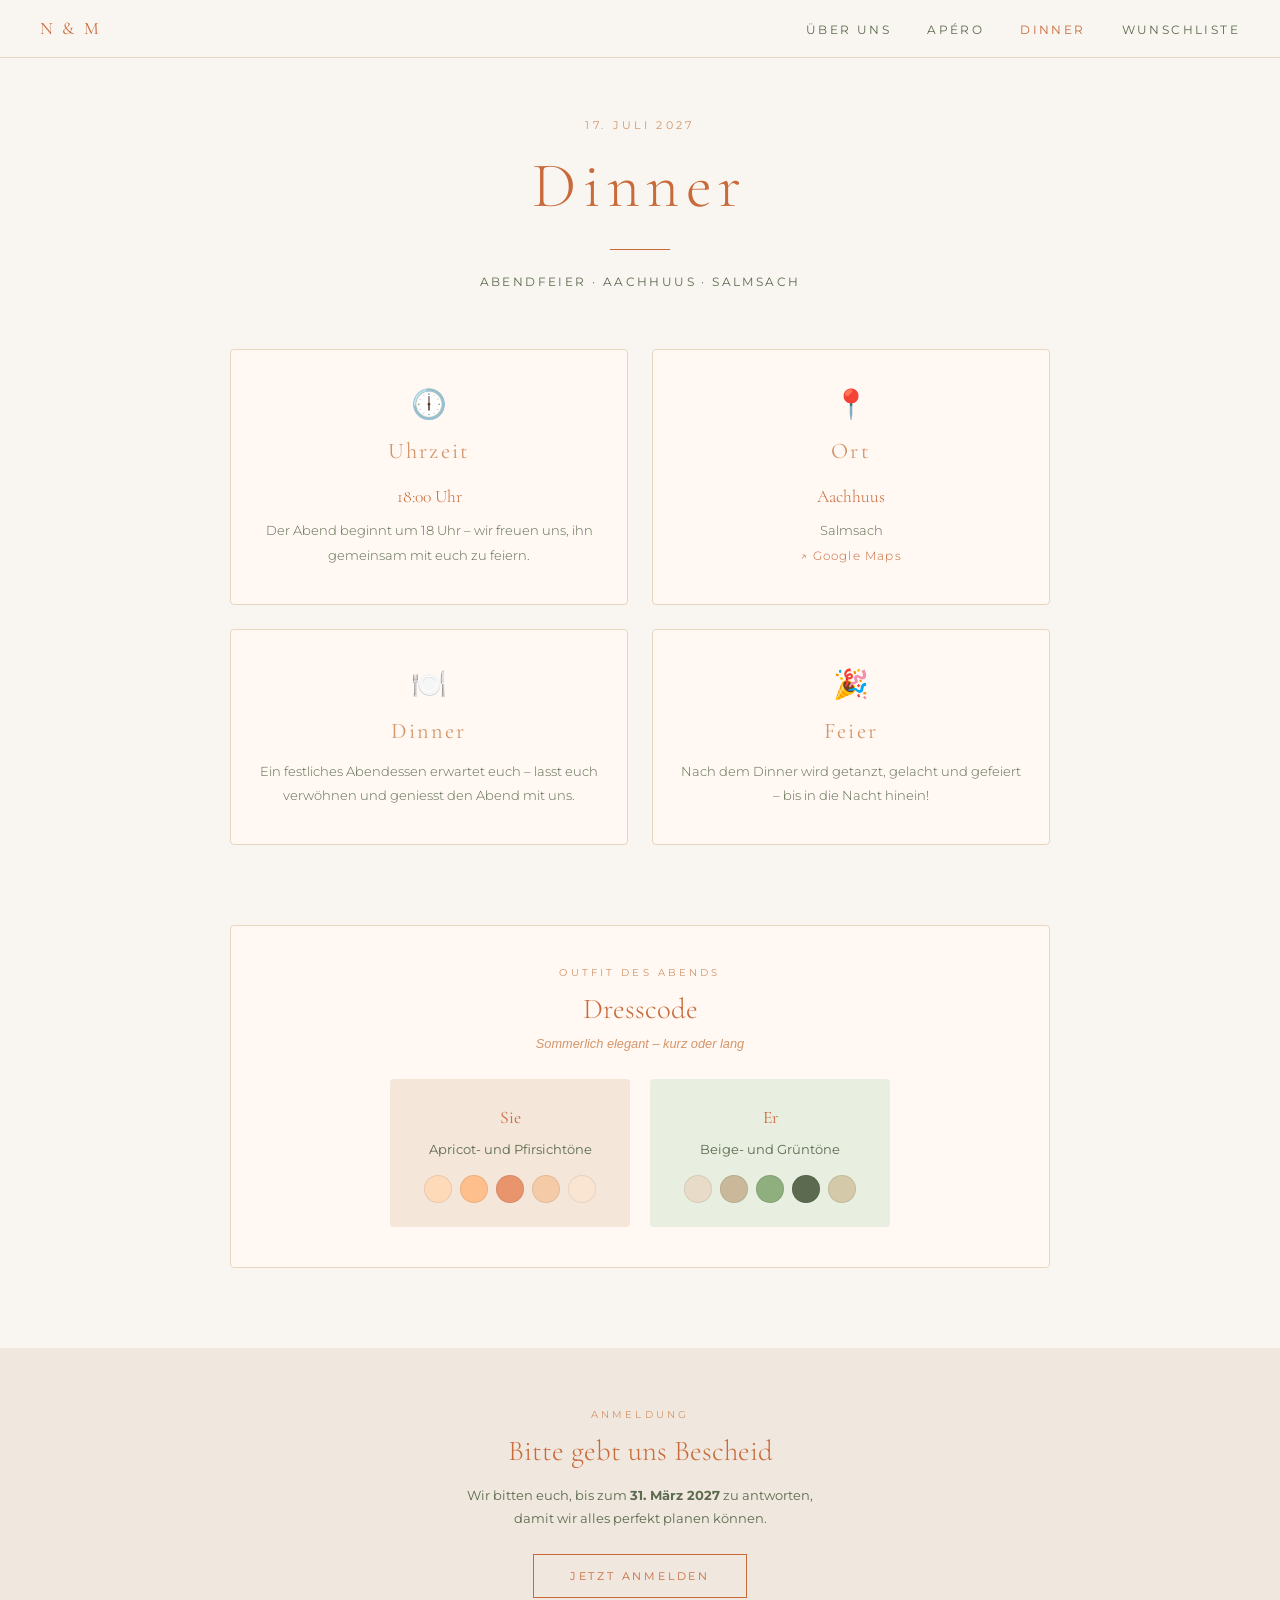
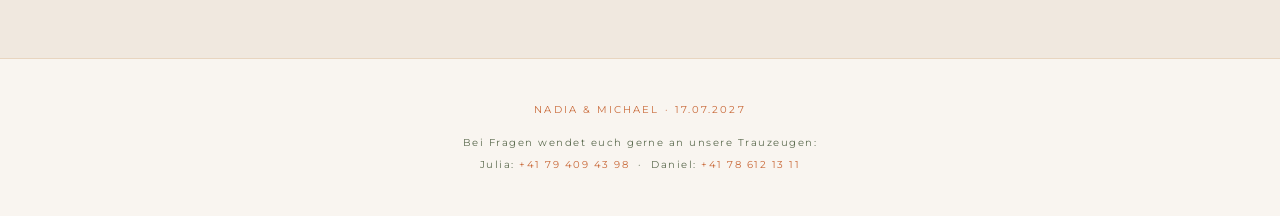
==== commit 37043587: "Update dinner.html" ====
--- a/dinner.html
+++ b/dinner.html
@@ -5,85 +5,8 @@
   <meta name="viewport" content="width=device-width, initial-scale=1.0"/>
   <title>Nadia & Michael – Dinner</title>
   <link href="https://fonts.googleapis.com/css2?family=Cormorant+Garamond:ital,wght@0,300;0,400;1,300;1,400&family=Montserrat:wght@300;400&display=swap" rel="stylesheet"/>
+  <link rel="stylesheet" href="style.css"/>
   <style>
-    * { margin: 0; padding: 0; box-sizing: border-box; }
-
-    body {
-      background-color: #f9f5f0;
-      font-family: 'Montserrat', sans-serif;
-      color: #5C6B4F;
-    }
-
-    nav {
-      background-color: #f9f5f0;
-      border-bottom: 1px solid #e8d5c0;
-      padding: 18px 40px;
-      display: flex;
-      justify-content: space-between;
-      align-items: center;
-      position: sticky;
-      top: 0;
-      z-index: 100;
-    }
-
-    .nav-logo {
-      font-family: 'Cormorant Garamond', serif;
-      font-size: 1.3rem;
-      letter-spacing: 0.15em;
-      color: #C96A3A;
-    }
-
-    .nav-links a {
-      font-size: 0.75rem;
-      letter-spacing: 0.2em;
-      text-transform: uppercase;
-      color: #5C6B4F;
-      text-decoration: none;
-      margin-left: 32px;
-      transition: color 0.3s;
-    }
-
-    .nav-links a:hover,
-    .nav-links a.active { color: #C96A3A; }
-
-    .nav-dinner { display: none; }
-
-    .hero {
-      text-align: center;
-      padding: 80px 20px 60px;
-    }
-
-    .hero-sub {
-      font-size: 0.7rem;
-      letter-spacing: 0.3em;
-      text-transform: uppercase;
-      color: #D4956A;
-      margin-bottom: 16px;
-    }
-
-    .hero h1 {
-      font-family: 'Cormorant Garamond', serif;
-      font-size: clamp(2.5rem, 6vw, 4rem);
-      font-weight: 300;
-      color: #C96A3A;
-      letter-spacing: 0.1em;
-      line-height: 1.2;
-    }
-
-    .hero-divider {
-      width: 60px;
-      height: 1px;
-      background: #C96A3A;
-      margin: 24px auto;
-    }
-
-    .hero-tagline {
-      font-size: 0.75rem;
-      letter-spacing: 0.2em;
-      text-transform: uppercase;
-      color: #5C6B4F;
-    }
-
     .info-section {
       max-width: 860px;
       margin: 0 auto;
@@ -91,42 +14,6 @@
       display: grid;
       grid-template-columns: 1fr 1fr;
       gap: 24px;
-    }
-
-    .info-card {
-      background: #fff8f3;
-      border: 1px solid #e8d5c0;
-      border-radius: 4px;
-      padding: 36px 28px;
-      text-align: center;
-    }
-
-    .info-card .icon {
-      font-size: 1.8rem;
-      margin-bottom: 16px;
-    }
-
-    .info-card h3 {
-      font-family: 'Cormorant Garamond', serif;
-      font-size: 1.4rem;
-      font-weight: 400;
-      color: #D4956A;
-      letter-spacing: 0.1em;
-      margin-bottom: 16px;
-    }
-
-    .info-card p {
-      font-size: 0.8rem;
-      line-height: 1.9;
-      color: #5C6B4F;
-      font-weight: 300;
-    }
-
-    .info-card .highlight {
-      font-size: 1.1rem;
-      font-family: 'Cormorant Garamond', serif;
-      color: #C96A3A;
-      margin-bottom: 6px;
     }
 
     .dresscode-section {
@@ -214,82 +101,9 @@
 
     .color-swatch:hover { transform: scale(1.2); }
 
-    .rsvp-section {
-      background: #f0e8df;
-      text-align: center;
-      padding: 60px 20px;
-    }
-
-    .rsvp-section .label {
-      font-size: 0.65rem;
-      letter-spacing: 0.3em;
-      text-transform: uppercase;
-      color: #D4956A;
-      margin-bottom: 12px;
-      display: block;
-    }
-
-    .rsvp-section h2 {
-      font-family: 'Cormorant Garamond', serif;
-      font-size: 1.8rem;
-      font-weight: 300;
-      color: #C96A3A;
-      margin-bottom: 16px;
-    }
-
-    .rsvp-section p {
-      font-size: 0.8rem;
-      color: #5C6B4F;
-      line-height: 1.8;
-      margin-bottom: 24px;
-    }
-
-    .rsvp-btn {
-      display: inline-block;
-      padding: 14px 36px;
-      border: 1px solid #C96A3A;
-      color: #C96A3A;
-      font-size: 0.7rem;
-      letter-spacing: 0.25em;
-      text-transform: uppercase;
-      text-decoration: none;
-      transition: all 0.3s;
-    }
-
-    .rsvp-btn:hover {
-      background: #C96A3A;
-      color: #fff;
-    }
-
-    footer {
-      text-align: center;
-      padding: 40px 20px;
-      border-top: 1px solid #e8d5c0;
-      font-size: 0.65rem;
-      letter-spacing: 0.2em;
-      text-transform: uppercase;
-      color: #C96A3A;
-      line-height: 2.2;
-    }
-
-    footer .trauzeugen {
-      margin-top: 10px;
-      font-size: 0.62rem;
-      color: #5C6B4F;
-      letter-spacing: 0.15em;
-      text-transform: none;
-    }
-
-    footer .trauzeugen a {
-      color: #C96A3A;
-      text-decoration: none;
-    }
-
     @media (max-width: 600px) {
-      nav { padding: 16px 20px; }
-      .nav-links a { margin-left: 16px; font-size: 0.65rem; }
-      .info-section { grid-template-columns: 1fr; }
-      .dresscode-grid { grid-template-columns: 1fr; }
+      .info-section     { grid-template-columns: 1fr; }
+      .dresscode-grid   { grid-template-columns: 1fr; }
     }
   </style>
 </head>
@@ -298,10 +112,10 @@
   <nav>
     <div class="nav-logo">N & M</div>
     <div class="nav-links">
-      <a href="ueberuns.html">Über uns</a>
-      <a href="apero.html">Apéro</a>
-      <a href="dinner.html" class="nav-dinner active">Dinner</a>
-      <a href="wunschliste.html">Wunschliste</a>
+      <a href="ueberuns.html"    class="nav-ueber">Über uns</a>
+      <a href="apero.html"       class="nav-apero">Apéro</a>
+      <a href="dinner.html"      class="nav-dinner active">Dinner</a>
+      <a href="wunschliste.html" class="nav-wunsch">Wunschliste</a>
     </div>
   </nav>
 
@@ -392,12 +206,7 @@
     </div>
   </footer>
 
-  <script>
-    // Mark this visitor permanently as a Dinner guest
-    localStorage.setItem('guestType', 'dinner');
-    // Show the Dinner nav link since they are a dinner guest
-    document.querySelector('.nav-dinner').style.display = 'inline';
-  </script>
+  <script src="guest.js"></script>
 
 </body>
 </html>
--- a/style.css
+++ b/style.css
@@ -0,0 +1,236 @@
+/* ============================================================
+   RESET
+   ============================================================ */
+* { margin: 0; padding: 0; box-sizing: border-box; }
+
+/* ============================================================
+   BASE
+   ============================================================ */
+body {
+  font-size: 16px;
+  background-color: #f9f5f0;
+  font-family: 'Montserrat', sans-serif;
+  color: #5C6B4F;
+}
+
+/* ============================================================
+   NAV
+   ============================================================ */
+nav {
+  background-color: #f9f5f0;
+  border-bottom: 1px solid #e8d5c0;
+  padding: 18px 40px;
+  display: flex;
+  justify-content: space-between;
+  align-items: center;
+  position: sticky;
+  top: 0;
+  z-index: 100;
+}
+
+.nav-logo {
+  font-family: 'Cormorant Garamond', serif;
+  font-size: 1.1rem;
+  letter-spacing: 0.15em;
+  color: #C96A3A;
+}
+
+.nav-links a {
+  font-size: 0.75rem;
+  letter-spacing: 0.2em;
+  text-transform: uppercase;
+  color: #5C6B4F;
+  text-decoration: none;
+  margin-left: 32px;
+  transition: color 0.3s;
+}
+
+.nav-links a:hover,
+.nav-links a.active { color: #C96A3A; }
+
+/* Hidden by default — guest.js reveals based on guestType */
+.nav-apero,
+.nav-dinner,
+.nav-wunsch { display: none; }
+
+/* ============================================================
+   HERO
+   ============================================================ */
+.hero {
+  text-align: center;
+  padding: 60px 20px 40px;
+}
+
+.hero-sub {
+  font-size: 0.7rem;
+  letter-spacing: 0.3em;
+  text-transform: uppercase;
+  color: #D4956A;
+  margin-bottom: 16px;
+}
+
+.hero h1 {
+  font-family: 'Cormorant Garamond', serif;
+  font-size: clamp(2.2rem, 6vw, 4rem);
+  font-weight: 300;
+  color: #C96A3A;
+  letter-spacing: 0.1em;
+  line-height: 1.2;
+}
+
+.hero-divider {
+  width: 60px;
+  height: 1px;
+  background: #C96A3A;
+  margin: 24px auto;
+}
+
+.hero-tagline {
+  font-size: 0.75rem;
+  letter-spacing: 0.2em;
+  text-transform: uppercase;
+  color: #5C6B4F;
+}
+
+/* ============================================================
+   CARDS (shared base — info-card, zahlung-card)
+   ============================================================ */
+.info-card,
+.zahlung-card {
+  background: #fff8f3;
+  border: 1px solid #e8d5c0;
+  border-radius: 4px;
+  padding: 36px 28px;
+  text-align: center;
+}
+
+.info-card .icon,
+.zahlung-card .icon {
+  font-size: 1.8rem;
+  margin-bottom: 16px;
+}
+
+.info-card h3,
+.zahlung-card h3 {
+  font-family: 'Cormorant Garamond', serif;
+  font-size: 1.4rem;
+  font-weight: 400;
+  color: #D4956A;
+  letter-spacing: 0.1em;
+  margin-bottom: 16px;
+}
+
+.info-card p,
+.zahlung-card p {
+  font-size: 0.8rem;
+  line-height: 1.9;
+  color: #5C6B4F;
+  font-weight: 300;
+}
+
+.info-card .highlight {
+  font-size: 1.1rem;
+  font-family: 'Cormorant Garamond', serif;
+  color: #C96A3A;
+  margin-bottom: 6px;
+}
+
+/* ============================================================
+   RSVP SECTION
+   ============================================================ */
+.rsvp-section {
+  background: #f0e8df;
+  text-align: center;
+  padding: 60px 20px;
+}
+
+.rsvp-section .label {
+  font-size: 0.65rem;
+  letter-spacing: 0.3em;
+  text-transform: uppercase;
+  color: #D4956A;
+  margin-bottom: 12px;
+  display: block;
+}
+
+.rsvp-section h2 {
+  font-family: 'Cormorant Garamond', serif;
+  font-size: 1.8rem;
+  font-weight: 300;
+  color: #C96A3A;
+  margin-bottom: 16px;
+}
+
+.rsvp-section p {
+  font-size: 0.8rem;
+  color: #5C6B4F;
+  line-height: 1.8;
+  margin-bottom: 24px;
+}
+
+.rsvp-btn {
+  display: inline-block;
+  padding: 14px 36px;
+  border: 1px solid #C96A3A;
+  color: #C96A3A;
+  font-size: 0.7rem;
+  letter-spacing: 0.25em;
+  text-transform: uppercase;
+  text-decoration: none;
+  transition: all 0.3s;
+}
+
+.rsvp-btn:hover {
+  background: #C96A3A;
+  color: #fff;
+}
+
+/* ============================================================
+   FOOTER
+   ============================================================ */
+footer {
+  text-align: center;
+  padding: 40px 20px;
+  border-top: 1px solid #e8d5c0;
+  font-size: 0.65rem;
+  letter-spacing: 0.2em;
+  text-transform: uppercase;
+  color: #C96A3A;
+  line-height: 2.2;
+}
+
+footer .trauzeugen {
+  margin-top: 10px;
+  font-size: 0.62rem;
+  color: #5C6B4F;
+  letter-spacing: 0.15em;
+  text-transform: none;
+}
+
+footer .trauzeugen a {
+  color: #C96A3A;
+  text-decoration: none;
+}
+
+/* ============================================================
+   RESPONSIVE — shared
+   ============================================================ */
+@media (max-width: 600px) {
+  nav {
+    padding: 14px 16px;
+  }
+
+  .nav-logo {
+    font-size: 1rem;
+  }
+
+  .nav-links a {
+    margin-left: 14px;
+    font-size: 0.62rem;
+    letter-spacing: 0.12em;
+  }
+
+  .hero {
+    padding: 48px 16px 32px;
+  }
+}
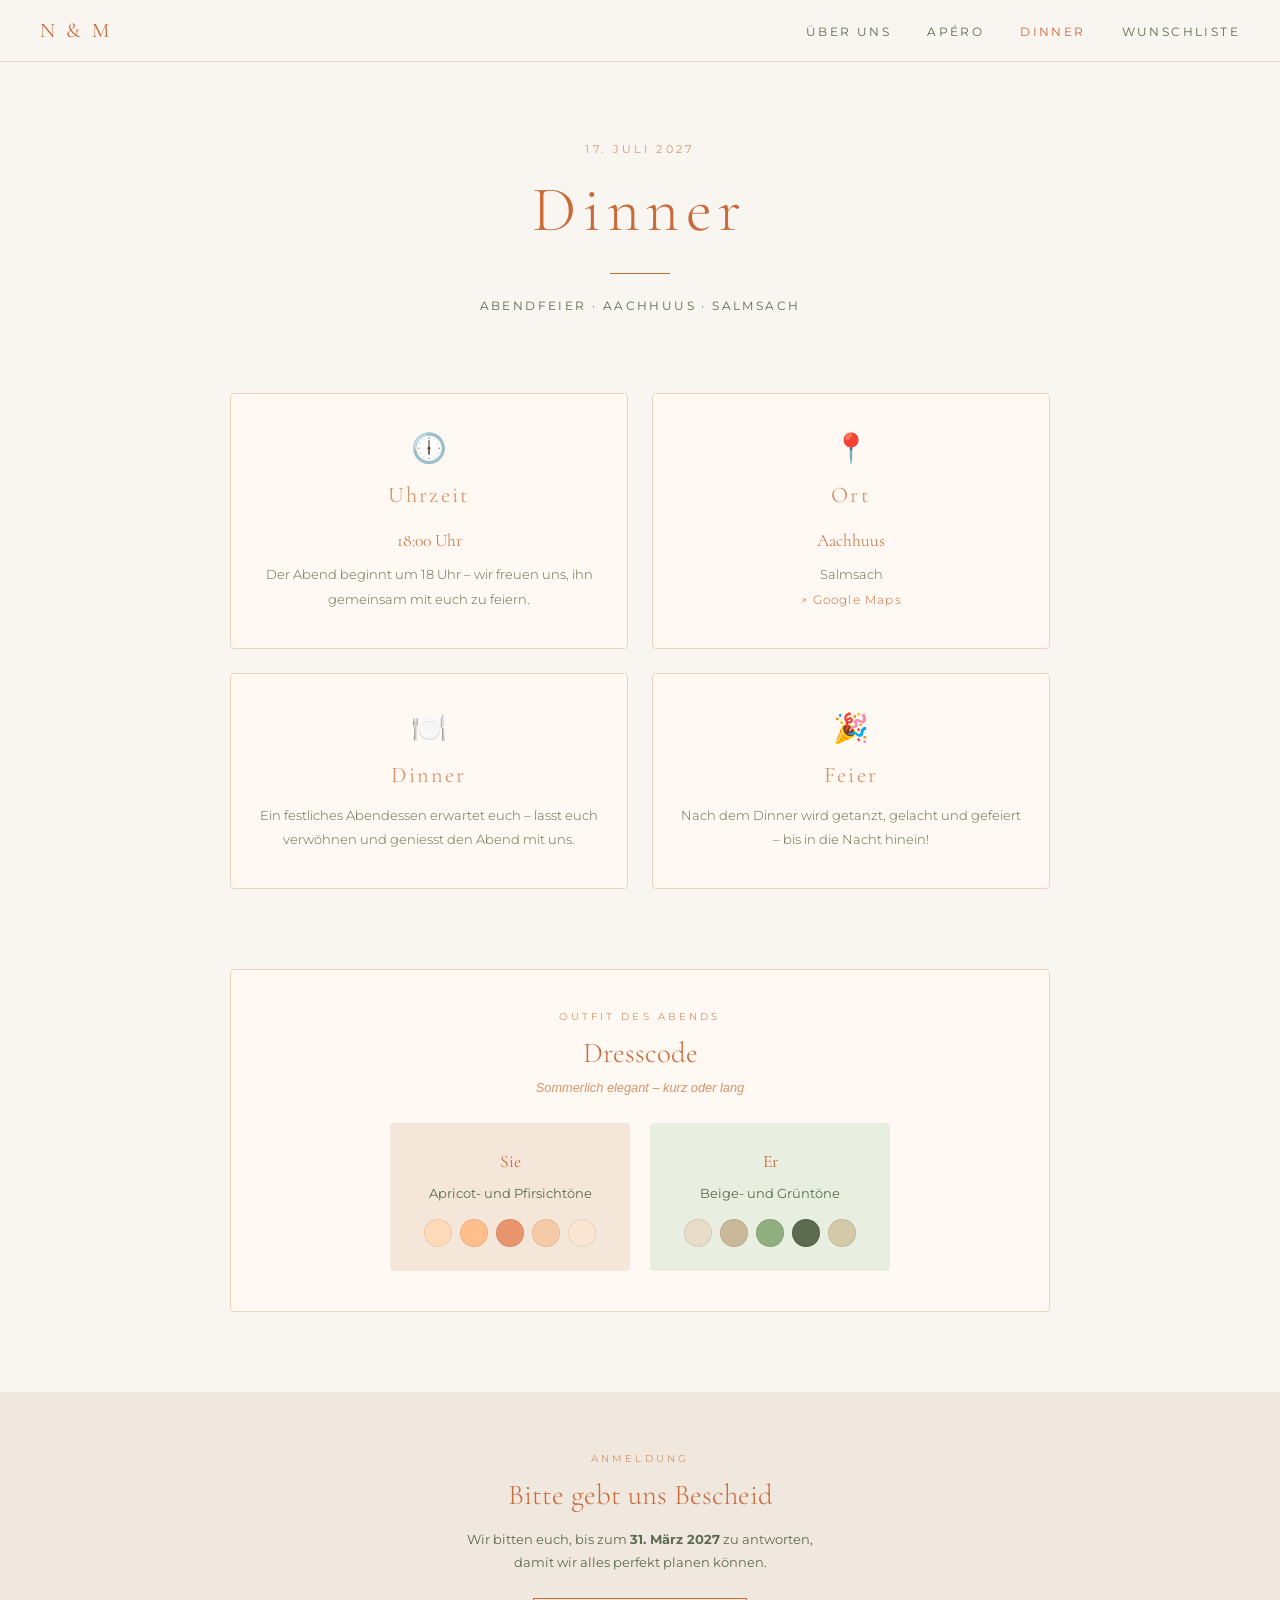
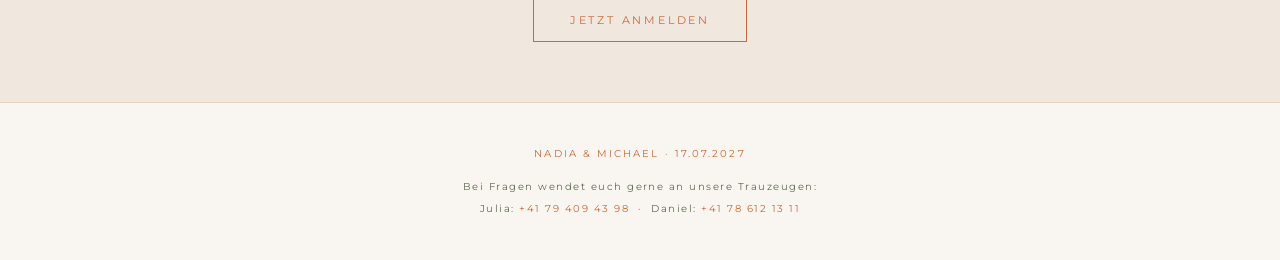
==== commit 7b57d609: "Update dinner.html" ====
--- a/dinner.html
+++ b/dinner.html
@@ -5,8 +5,87 @@
   <meta name="viewport" content="width=device-width, initial-scale=1.0"/>
   <title>Nadia & Michael – Dinner</title>
   <link href="https://fonts.googleapis.com/css2?family=Cormorant+Garamond:ital,wght@0,300;0,400;1,300;1,400&family=Montserrat:wght@300;400&display=swap" rel="stylesheet"/>
-  <link rel="stylesheet" href="style.css"/>
   <style>
+    * { margin: 0; padding: 0; box-sizing: border-box; }
+
+    body {
+      background-color: #f9f5f0;
+      font-family: 'Montserrat', sans-serif;
+      color: #5C6B4F;
+    }
+
+    nav {
+      background-color: #f9f5f0;
+      border-bottom: 1px solid #e8d5c0;
+      padding: 18px 40px;
+      display: flex;
+      justify-content: space-between;
+      align-items: center;
+      position: sticky;
+      top: 0;
+      z-index: 100;
+    }
+
+    .nav-logo {
+      font-family: 'Cormorant Garamond', serif;
+      font-size: 1.3rem;
+      letter-spacing: 0.15em;
+      color: #C96A3A;
+    }
+
+    .nav-links a {
+      font-size: 0.75rem;
+      letter-spacing: 0.2em;
+      text-transform: uppercase;
+      color: #5C6B4F;
+      text-decoration: none;
+      margin-left: 32px;
+      transition: color 0.3s;
+    }
+
+    .nav-links a:hover,
+    .nav-links a.active { color: #C96A3A; }
+
+    .nav-apero,
+    .nav-dinner,
+    .nav-wunsch { display: none; }
+
+    .hero {
+      text-align: center;
+      padding: 80px 20px 60px;
+    }
+
+    .hero-sub {
+      font-size: 0.7rem;
+      letter-spacing: 0.3em;
+      text-transform: uppercase;
+      color: #D4956A;
+      margin-bottom: 16px;
+    }
+
+    .hero h1 {
+      font-family: 'Cormorant Garamond', serif;
+      font-size: clamp(2.5rem, 6vw, 4rem);
+      font-weight: 300;
+      color: #C96A3A;
+      letter-spacing: 0.1em;
+      line-height: 1.2;
+    }
+
+    .hero-divider {
+      width: 60px;
+      height: 1px;
+      background: #C96A3A;
+      margin: 24px auto;
+    }
+
+    .hero-tagline {
+      font-size: 0.75rem;
+      letter-spacing: 0.2em;
+      text-transform: uppercase;
+      color: #5C6B4F;
+    }
+
     .info-section {
       max-width: 860px;
       margin: 0 auto;
@@ -14,6 +93,42 @@
       display: grid;
       grid-template-columns: 1fr 1fr;
       gap: 24px;
+    }
+
+    .info-card {
+      background: #fff8f3;
+      border: 1px solid #e8d5c0;
+      border-radius: 4px;
+      padding: 36px 28px;
+      text-align: center;
+    }
+
+    .info-card .icon {
+      font-size: 1.8rem;
+      margin-bottom: 16px;
+    }
+
+    .info-card h3 {
+      font-family: 'Cormorant Garamond', serif;
+      font-size: 1.4rem;
+      font-weight: 400;
+      color: #D4956A;
+      letter-spacing: 0.1em;
+      margin-bottom: 16px;
+    }
+
+    .info-card p {
+      font-size: 0.8rem;
+      line-height: 1.9;
+      color: #5C6B4F;
+      font-weight: 300;
+    }
+
+    .info-card .highlight {
+      font-size: 1.1rem;
+      font-family: 'Cormorant Garamond', serif;
+      color: #C96A3A;
+      margin-bottom: 6px;
     }
 
     .dresscode-section {
@@ -101,9 +216,82 @@
 
     .color-swatch:hover { transform: scale(1.2); }
 
+    .rsvp-section {
+      background: #f0e8df;
+      text-align: center;
+      padding: 60px 20px;
+    }
+
+    .rsvp-section .label {
+      font-size: 0.65rem;
+      letter-spacing: 0.3em;
+      text-transform: uppercase;
+      color: #D4956A;
+      margin-bottom: 12px;
+      display: block;
+    }
+
+    .rsvp-section h2 {
+      font-family: 'Cormorant Garamond', serif;
+      font-size: 1.8rem;
+      font-weight: 300;
+      color: #C96A3A;
+      margin-bottom: 16px;
+    }
+
+    .rsvp-section p {
+      font-size: 0.8rem;
+      color: #5C6B4F;
+      line-height: 1.8;
+      margin-bottom: 24px;
+    }
+
+    .rsvp-btn {
+      display: inline-block;
+      padding: 14px 36px;
+      border: 1px solid #C96A3A;
+      color: #C96A3A;
+      font-size: 0.7rem;
+      letter-spacing: 0.25em;
+      text-transform: uppercase;
+      text-decoration: none;
+      transition: all 0.3s;
+    }
+
+    .rsvp-btn:hover {
+      background: #C96A3A;
+      color: #fff;
+    }
+
+    footer {
+      text-align: center;
+      padding: 40px 20px;
+      border-top: 1px solid #e8d5c0;
+      font-size: 0.65rem;
+      letter-spacing: 0.2em;
+      text-transform: uppercase;
+      color: #C96A3A;
+      line-height: 2.2;
+    }
+
+    footer .trauzeugen {
+      margin-top: 10px;
+      font-size: 0.62rem;
+      color: #5C6B4F;
+      letter-spacing: 0.15em;
+      text-transform: none;
+    }
+
+    footer .trauzeugen a {
+      color: #C96A3A;
+      text-decoration: none;
+    }
+
     @media (max-width: 600px) {
-      .info-section     { grid-template-columns: 1fr; }
-      .dresscode-grid   { grid-template-columns: 1fr; }
+      nav { padding: 16px 20px; }
+      .nav-links a { margin-left: 16px; font-size: 0.65rem; }
+      .info-section   { grid-template-columns: 1fr; }
+      .dresscode-grid { grid-template-columns: 1fr; }
     }
   </style>
 </head>
@@ -112,7 +300,7 @@
   <nav>
     <div class="nav-logo">N & M</div>
     <div class="nav-links">
-      <a href="ueberuns.html"    class="nav-ueber">Über uns</a>
+      <a href="ueberuns.html">Über uns</a>
       <a href="apero.html"       class="nav-apero">Apéro</a>
       <a href="dinner.html"      class="nav-dinner active">Dinner</a>
       <a href="wunschliste.html" class="nav-wunsch">Wunschliste</a>
@@ -206,7 +394,20 @@
     </div>
   </footer>
 
-  <script src="guest.js"></script>
+  <script>
+    (function () {
+      // Always mark as dinner guest when this page is visited
+      localStorage.setItem('guestType', 'dinner');
+
+      const navApero  = document.querySelector('.nav-apero');
+      const navDinner = document.querySelector('.nav-dinner');
+      const navWunsch = document.querySelector('.nav-wunsch');
+
+      if (navApero)  navApero.style.display  = 'inline';
+      if (navDinner) navDinner.style.display = 'inline';
+      if (navWunsch) navWunsch.style.display = 'inline';
+    })();
+  </script>
 
 </body>
 </html>
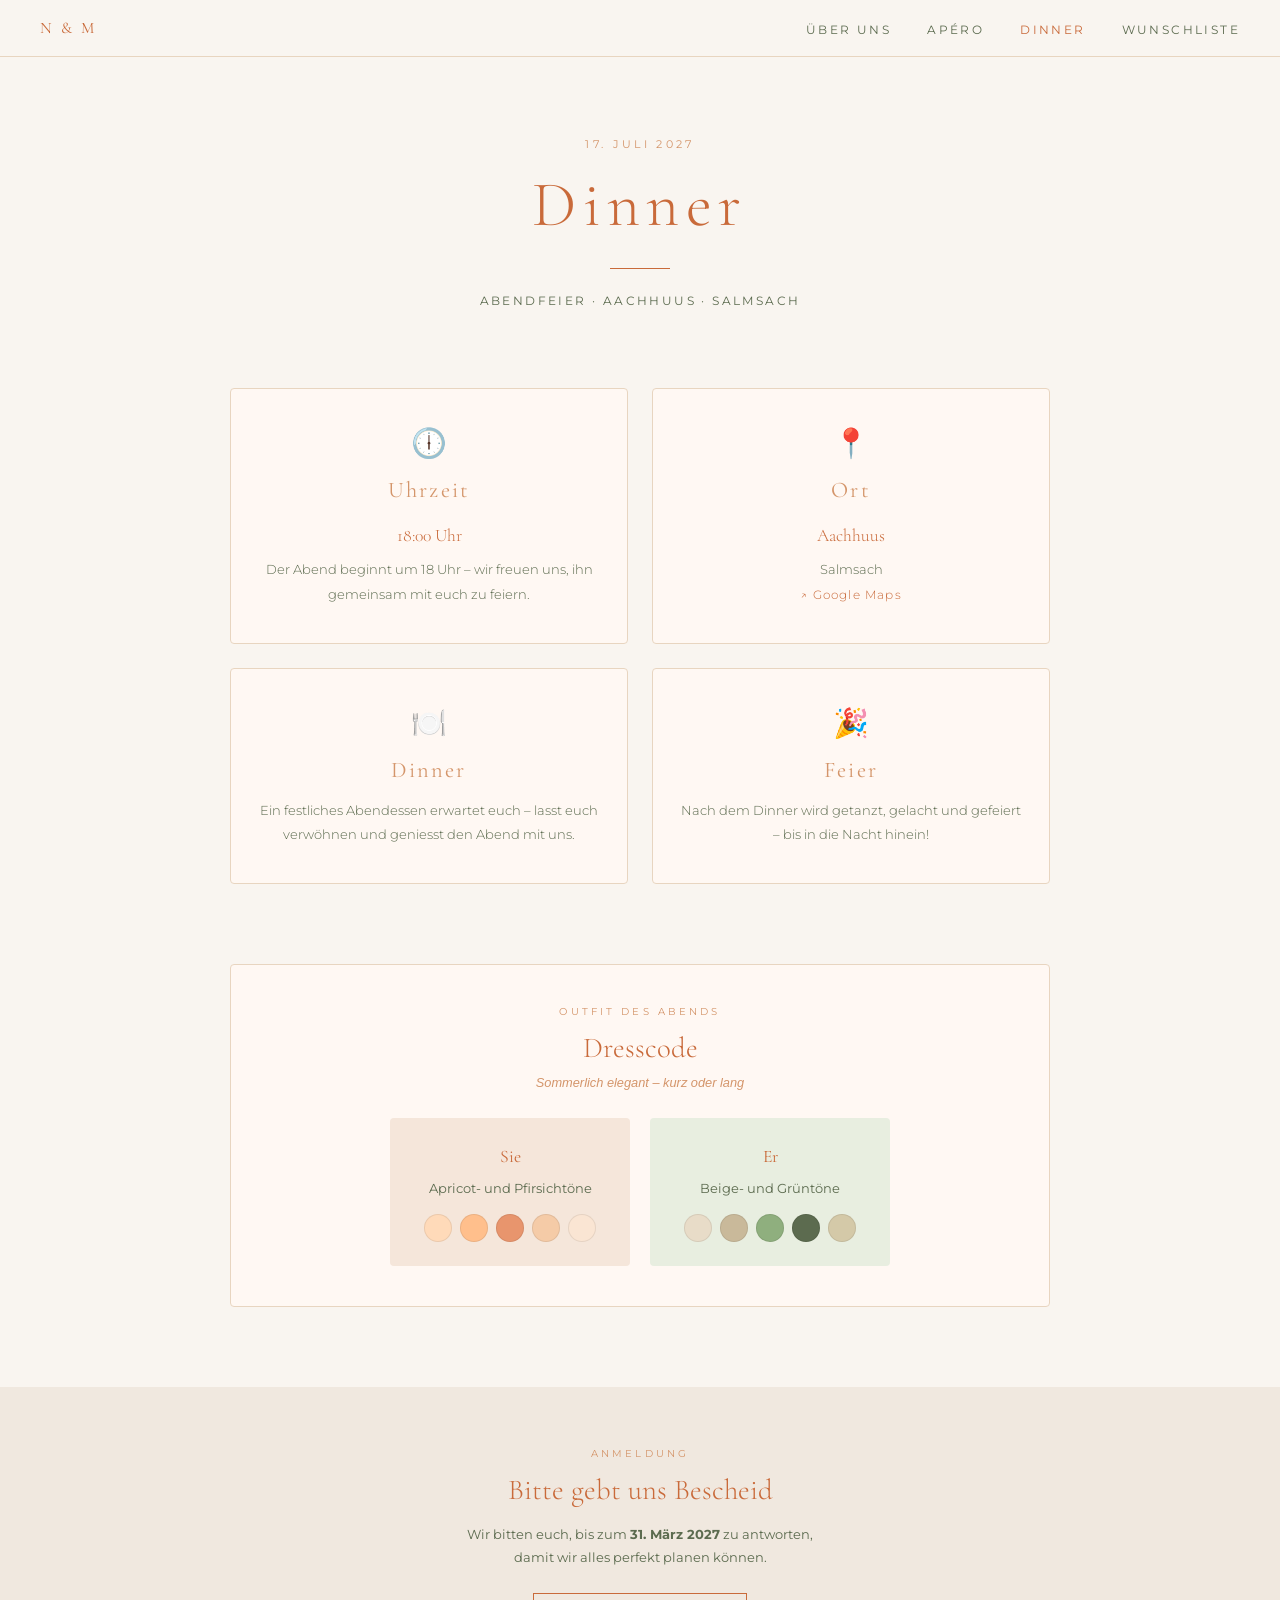
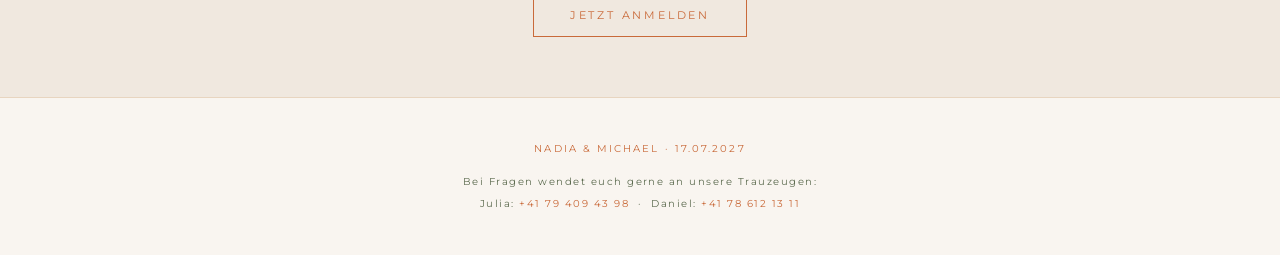
==== commit eafa75aa: "Update dinner.html" ====
--- a/dinner.html
+++ b/dinner.html
@@ -28,7 +28,7 @@
 
     .nav-logo {
       font-family: 'Cormorant Garamond', serif;
-      font-size: 1.3rem;
+      font-size: 1rem;
       letter-spacing: 0.15em;
       color: #C96A3A;
     }
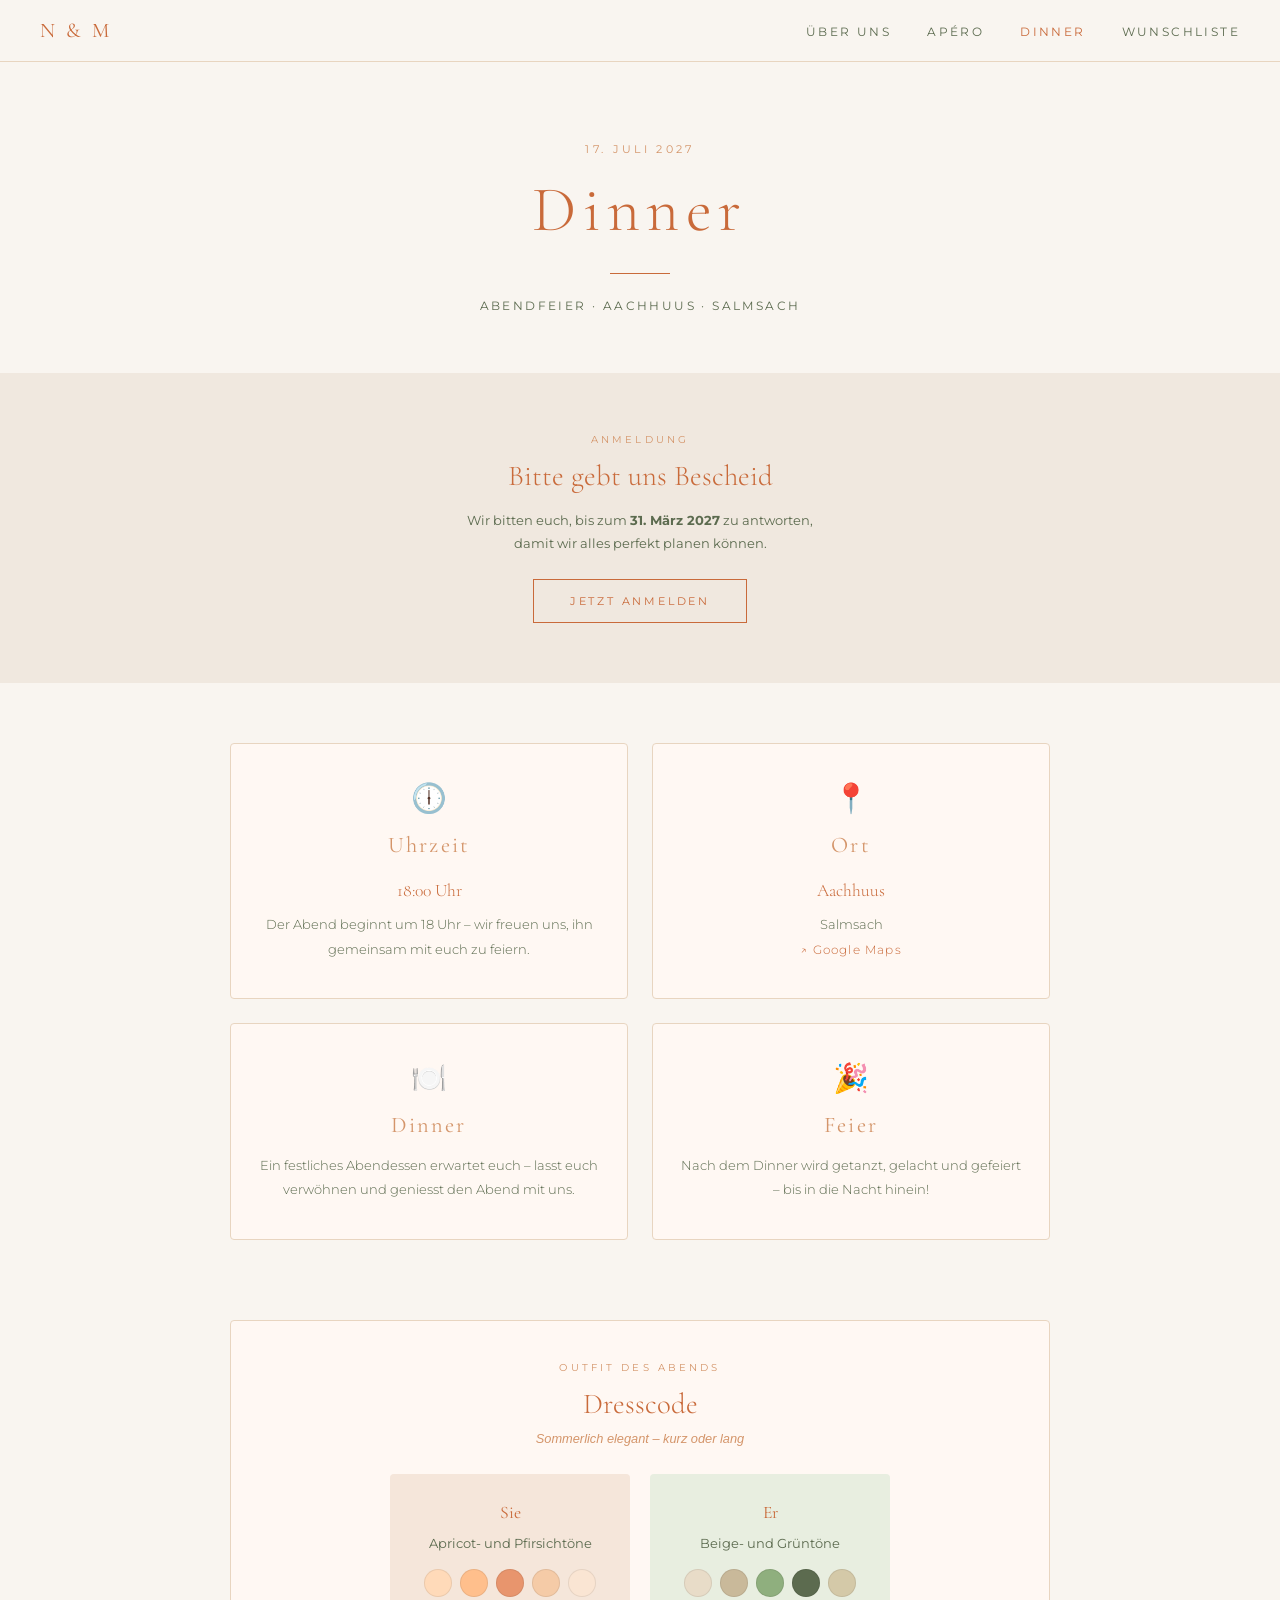
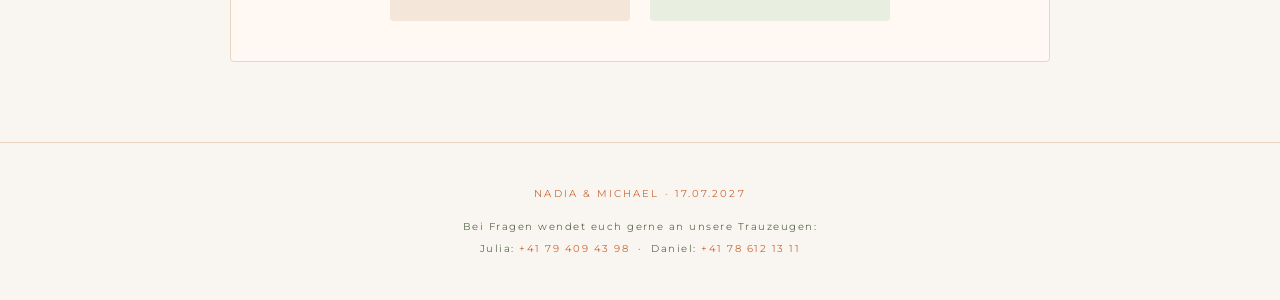
==== commit b26864cb: "Update dinner.html" ====
--- a/dinner.html
+++ b/dinner.html
@@ -28,7 +28,7 @@
 
     .nav-logo {
       font-family: 'Cormorant Garamond', serif;
-      font-size: 1rem;
+      font-size: 1.3rem;
       letter-spacing: 0.15em;
       color: #C96A3A;
     }
@@ -86,10 +86,57 @@
       color: #5C6B4F;
     }
 
+    .rsvp-section {
+      background: #f0e8df;
+      text-align: center;
+      padding: 60px 20px;
+    }
+
+    .rsvp-section .label {
+      font-size: 0.65rem;
+      letter-spacing: 0.3em;
+      text-transform: uppercase;
+      color: #D4956A;
+      margin-bottom: 12px;
+      display: block;
+    }
+
+    .rsvp-section h2 {
+      font-family: 'Cormorant Garamond', serif;
+      font-size: 1.8rem;
+      font-weight: 300;
+      color: #C96A3A;
+      margin-bottom: 16px;
+    }
+
+    .rsvp-section p {
+      font-size: 0.8rem;
+      color: #5C6B4F;
+      line-height: 1.8;
+      margin-bottom: 24px;
+    }
+
+    .rsvp-btn {
+      display: inline-block;
+      padding: 14px 36px;
+      border: 1px solid #C96A3A;
+      color: #C96A3A;
+      font-size: 0.7rem;
+      letter-spacing: 0.25em;
+      text-transform: uppercase;
+      text-decoration: none;
+      transition: all 0.3s;
+    }
+
+    .rsvp-btn:hover {
+      background: #C96A3A;
+      color: #fff;
+    }
+
     .info-section {
       max-width: 860px;
       margin: 0 auto;
-      padding: 20px 20px 80px;
+      padding: 60px 20px 80px;
       display: grid;
       grid-template-columns: 1fr 1fr;
       gap: 24px;
@@ -216,53 +263,6 @@
 
     .color-swatch:hover { transform: scale(1.2); }
 
-    .rsvp-section {
-      background: #f0e8df;
-      text-align: center;
-      padding: 60px 20px;
-    }
-
-    .rsvp-section .label {
-      font-size: 0.65rem;
-      letter-spacing: 0.3em;
-      text-transform: uppercase;
-      color: #D4956A;
-      margin-bottom: 12px;
-      display: block;
-    }
-
-    .rsvp-section h2 {
-      font-family: 'Cormorant Garamond', serif;
-      font-size: 1.8rem;
-      font-weight: 300;
-      color: #C96A3A;
-      margin-bottom: 16px;
-    }
-
-    .rsvp-section p {
-      font-size: 0.8rem;
-      color: #5C6B4F;
-      line-height: 1.8;
-      margin-bottom: 24px;
-    }
-
-    .rsvp-btn {
-      display: inline-block;
-      padding: 14px 36px;
-      border: 1px solid #C96A3A;
-      color: #C96A3A;
-      font-size: 0.7rem;
-      letter-spacing: 0.25em;
-      text-transform: uppercase;
-      text-decoration: none;
-      transition: all 0.3s;
-    }
-
-    .rsvp-btn:hover {
-      background: #C96A3A;
-      color: #fff;
-    }
-
     footer {
       text-align: center;
       padding: 40px 20px;
@@ -289,6 +289,7 @@
 
     @media (max-width: 600px) {
       nav { padding: 16px 20px; }
+      .nav-logo { font-size: 1rem; }
       .nav-links a { margin-left: 16px; font-size: 0.65rem; }
       .info-section   { grid-template-columns: 1fr; }
       .dresscode-grid { grid-template-columns: 1fr; }
@@ -313,6 +314,13 @@
     <div class="hero-divider"></div>
     <p class="hero-tagline">Abendfeier · Aachhuus · Salmsach</p>
   </div>
+
+  <section class="rsvp-section">
+    <span class="label">Anmeldung</span>
+    <h2>Bitte gebt uns Bescheid</h2>
+    <p>Wir bitten euch, bis zum <strong>31. März 2027</strong> zu antworten,<br/>damit wir alles perfekt planen können.</p>
+    <a href="https://docs.google.com/forms/d/e/1FAIpQLScpeH6tp2maiEYcViqHFCe-tiYBKmNYS4B47XQoLdVbw0OXLA/viewform" target="_blank" class="rsvp-btn">Jetzt anmelden</a>
+  </section>
 
   <section class="info-section">
     <div class="info-card">
@@ -377,13 +385,6 @@
     </div>
   </section>
 
-  <section class="rsvp-section">
-    <span class="label">Anmeldung</span>
-    <h2>Bitte gebt uns Bescheid</h2>
-    <p>Wir bitten euch, bis zum <strong>31. März 2027</strong> zu antworten,<br/>damit wir alles perfekt planen können.</p>
-    <a href="https://nadiaundmichael.ch" class="rsvp-btn">Jetzt anmelden</a>
-  </section>
-
   <footer>
     Nadia &amp; Michael · 17.07.2027
     <div class="trauzeugen">
@@ -396,7 +397,6 @@
 
   <script>
     (function () {
-      // Always mark as dinner guest when this page is visited
       localStorage.setItem('guestType', 'dinner');
 
       const navApero  = document.querySelector('.nav-apero');
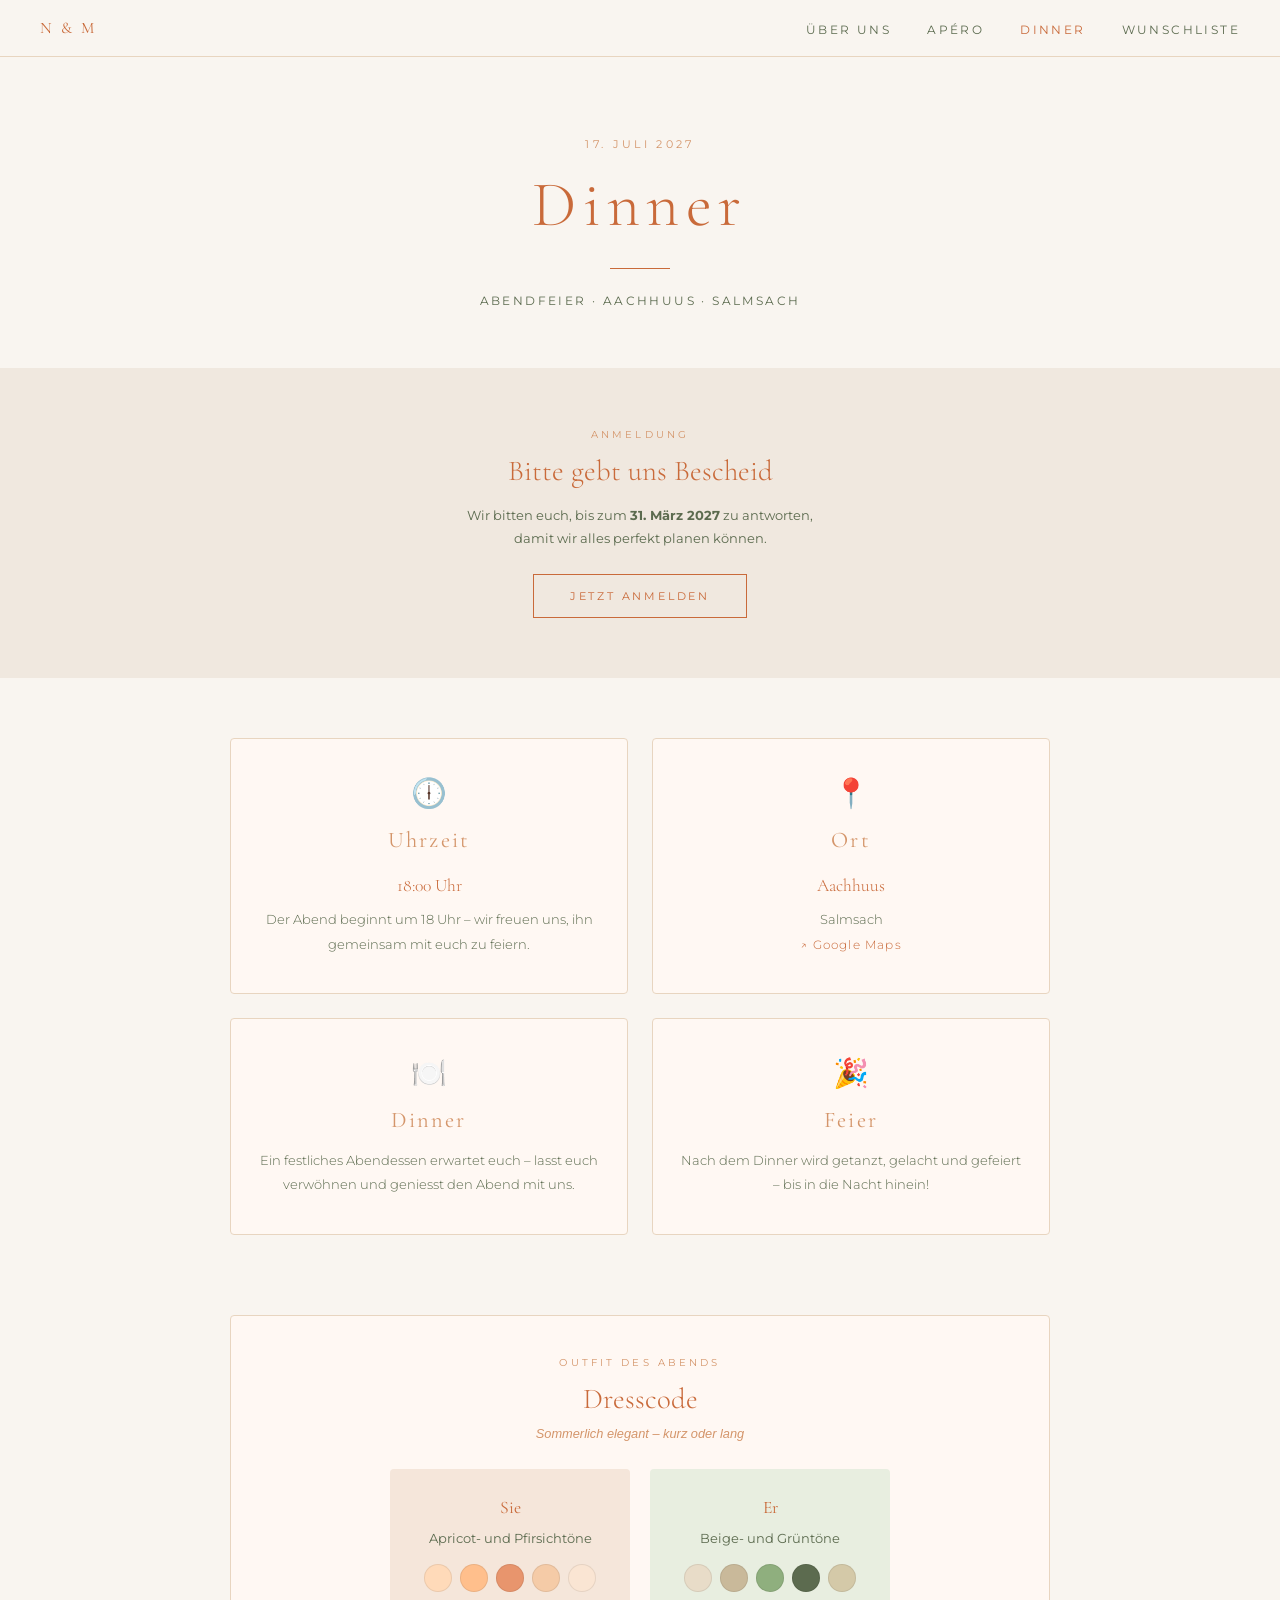
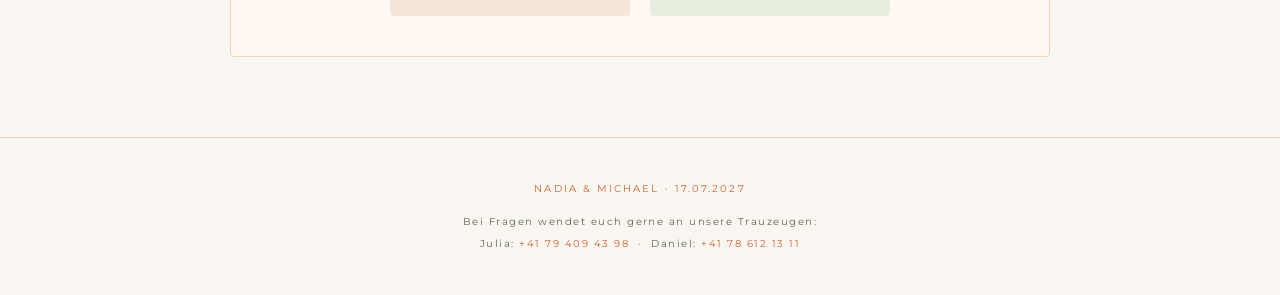
==== commit 711a8f93: "Update dinner.html" ====
--- a/dinner.html
+++ b/dinner.html
@@ -28,7 +28,7 @@
 
     .nav-logo {
       font-family: 'Cormorant Garamond', serif;
-      font-size: 1.3rem;
+      font-size: 1rem;
       letter-spacing: 0.15em;
       color: #C96A3A;
     }
